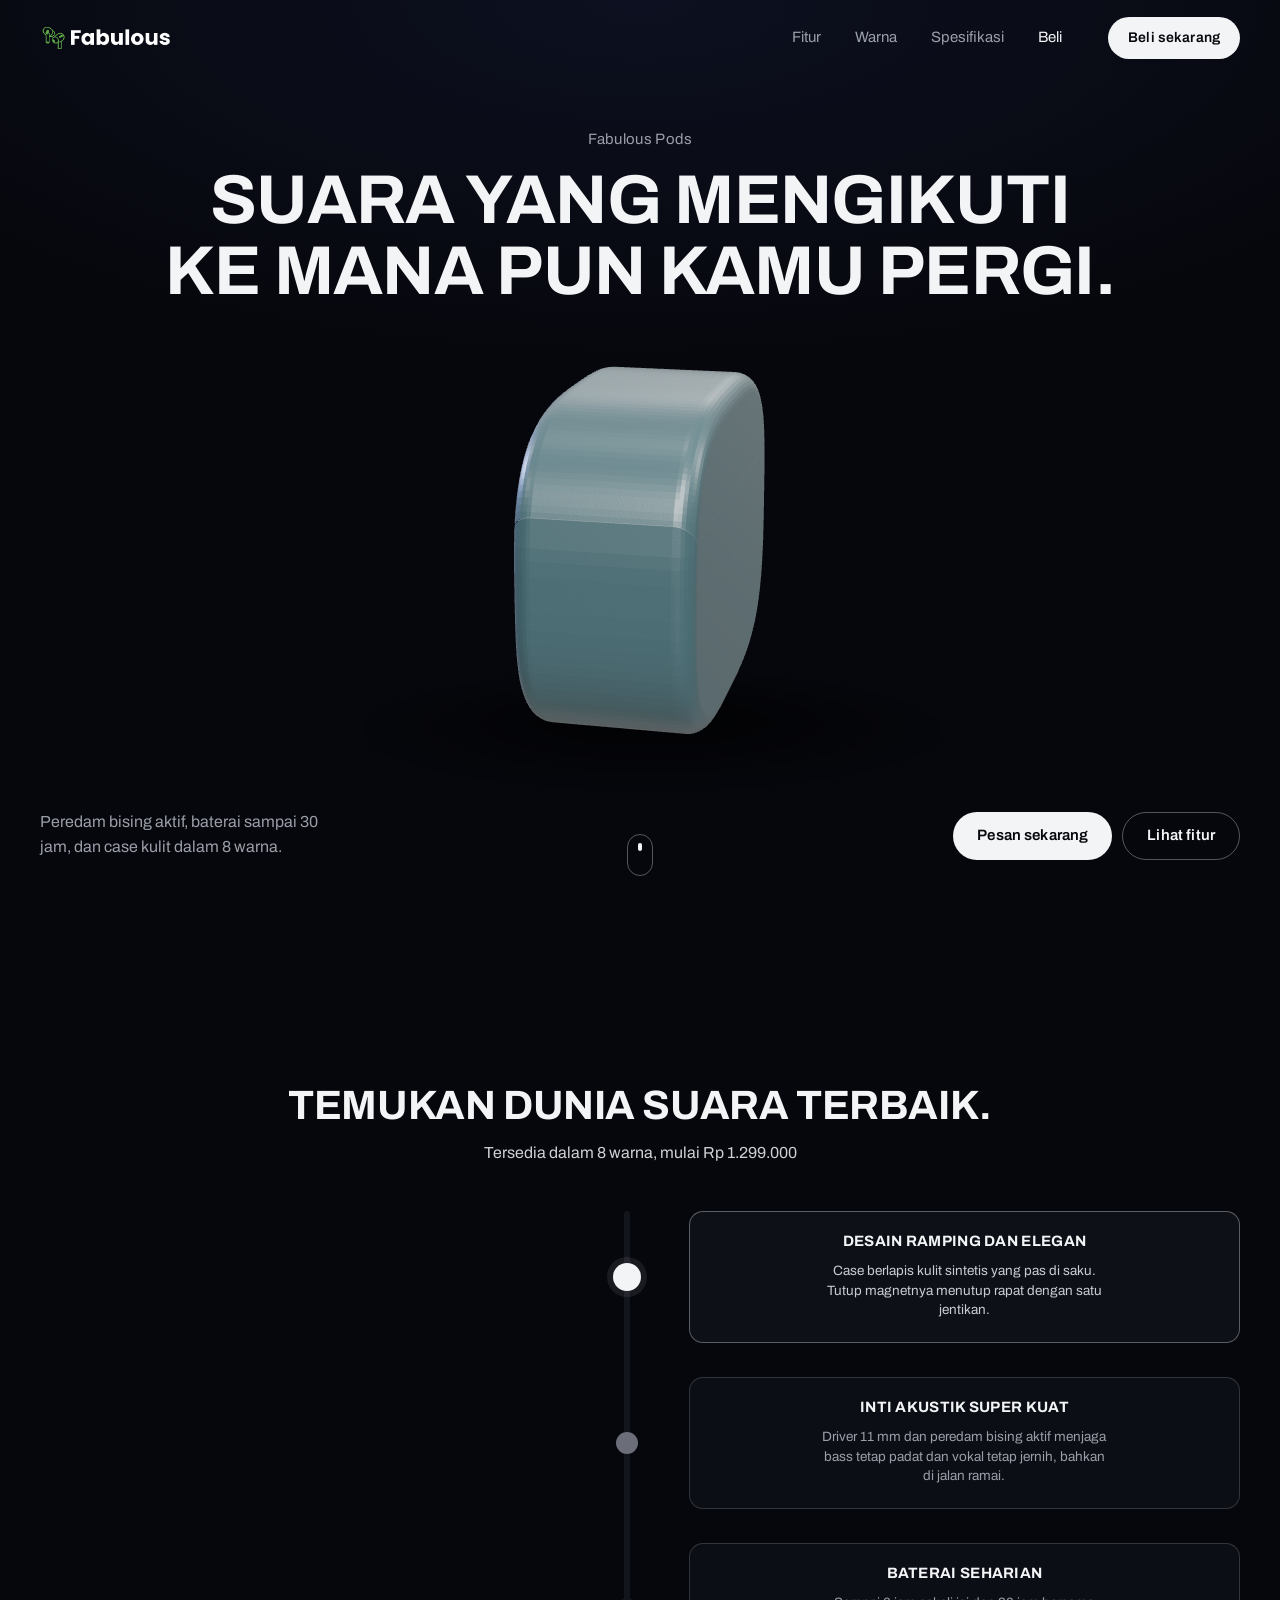
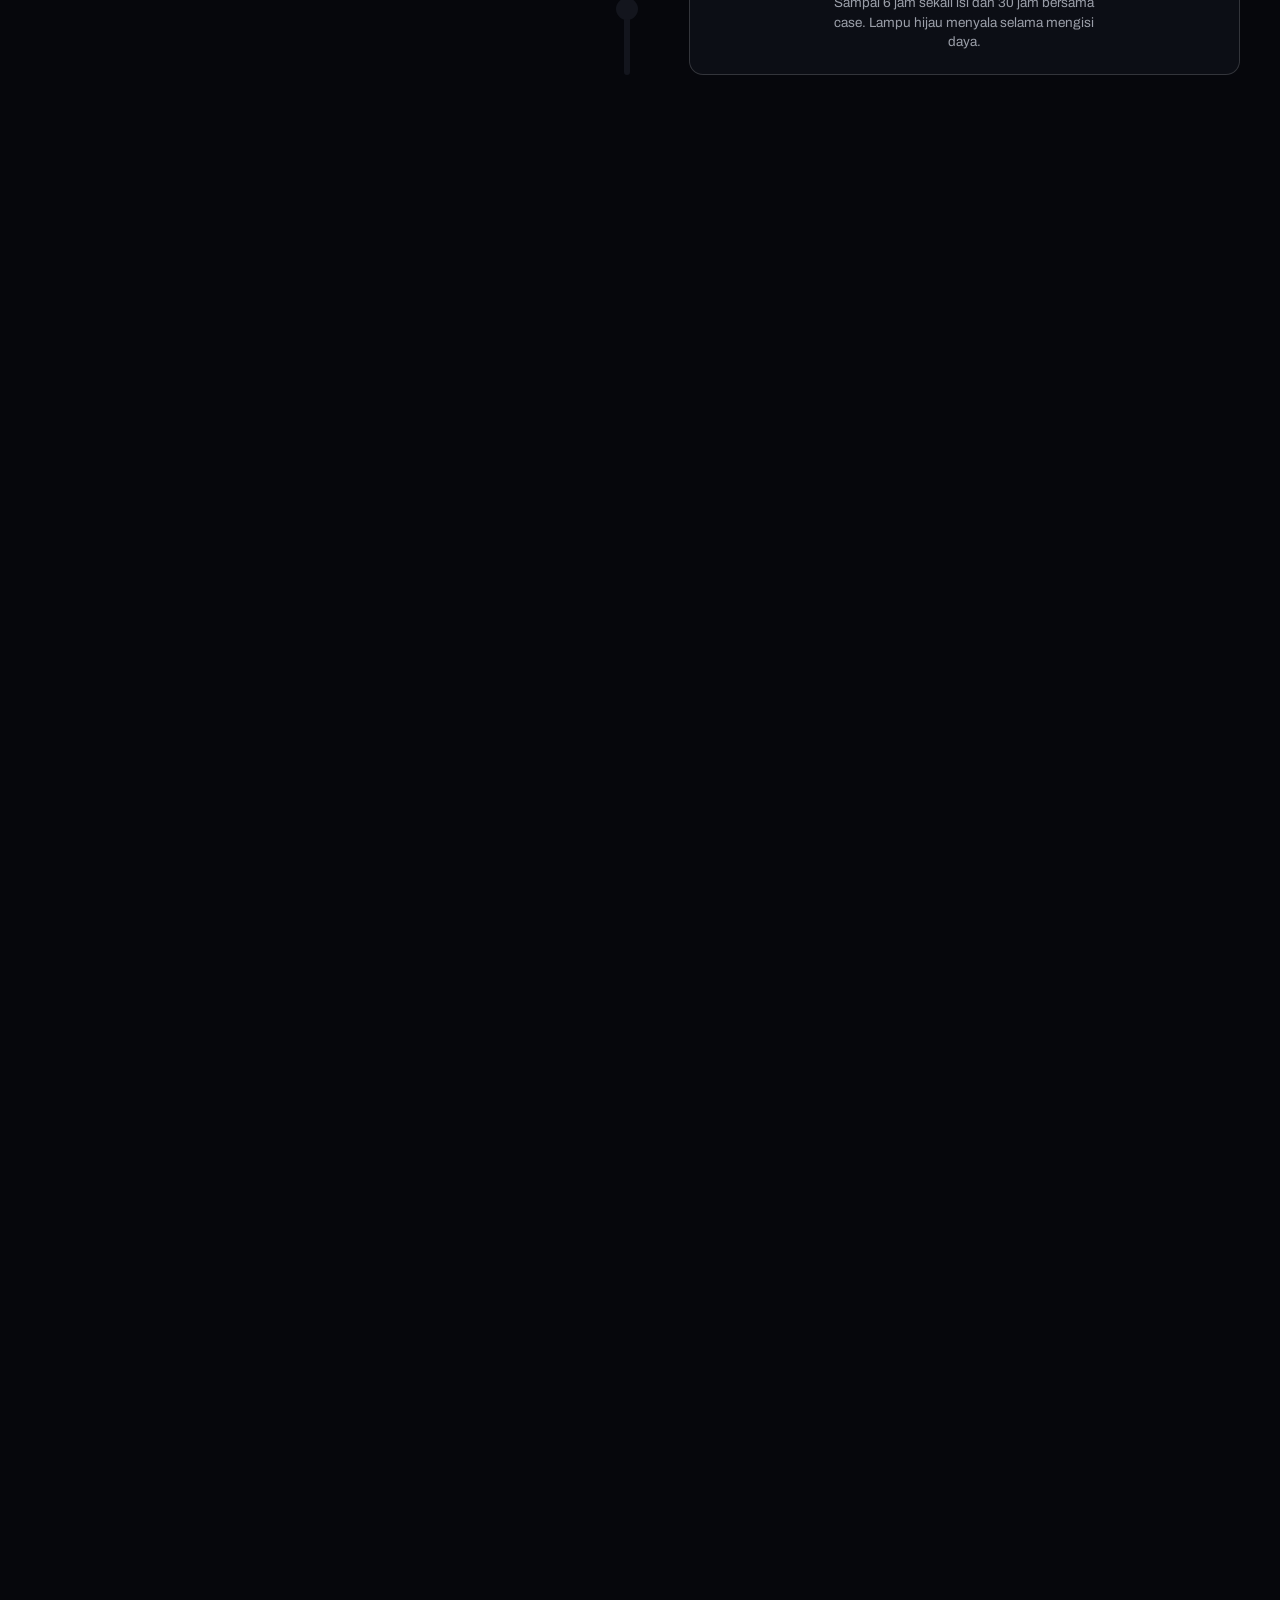
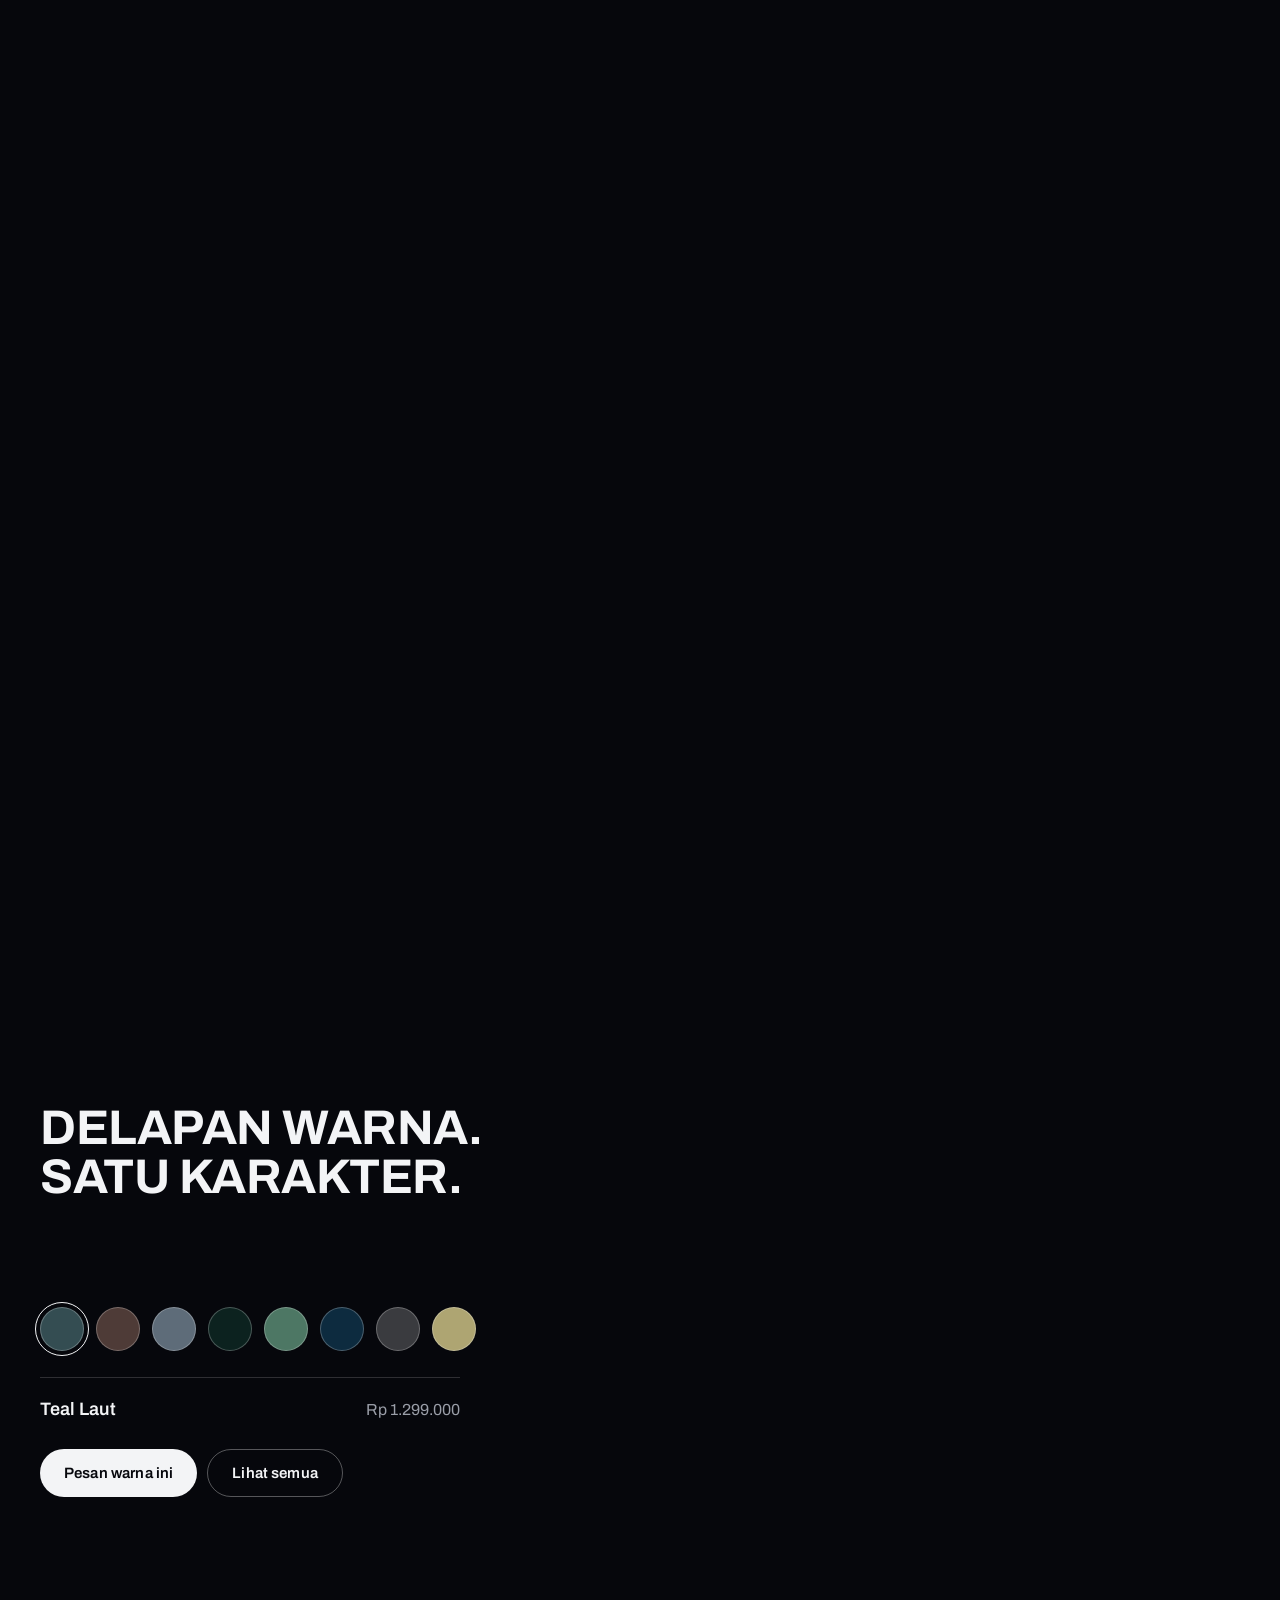
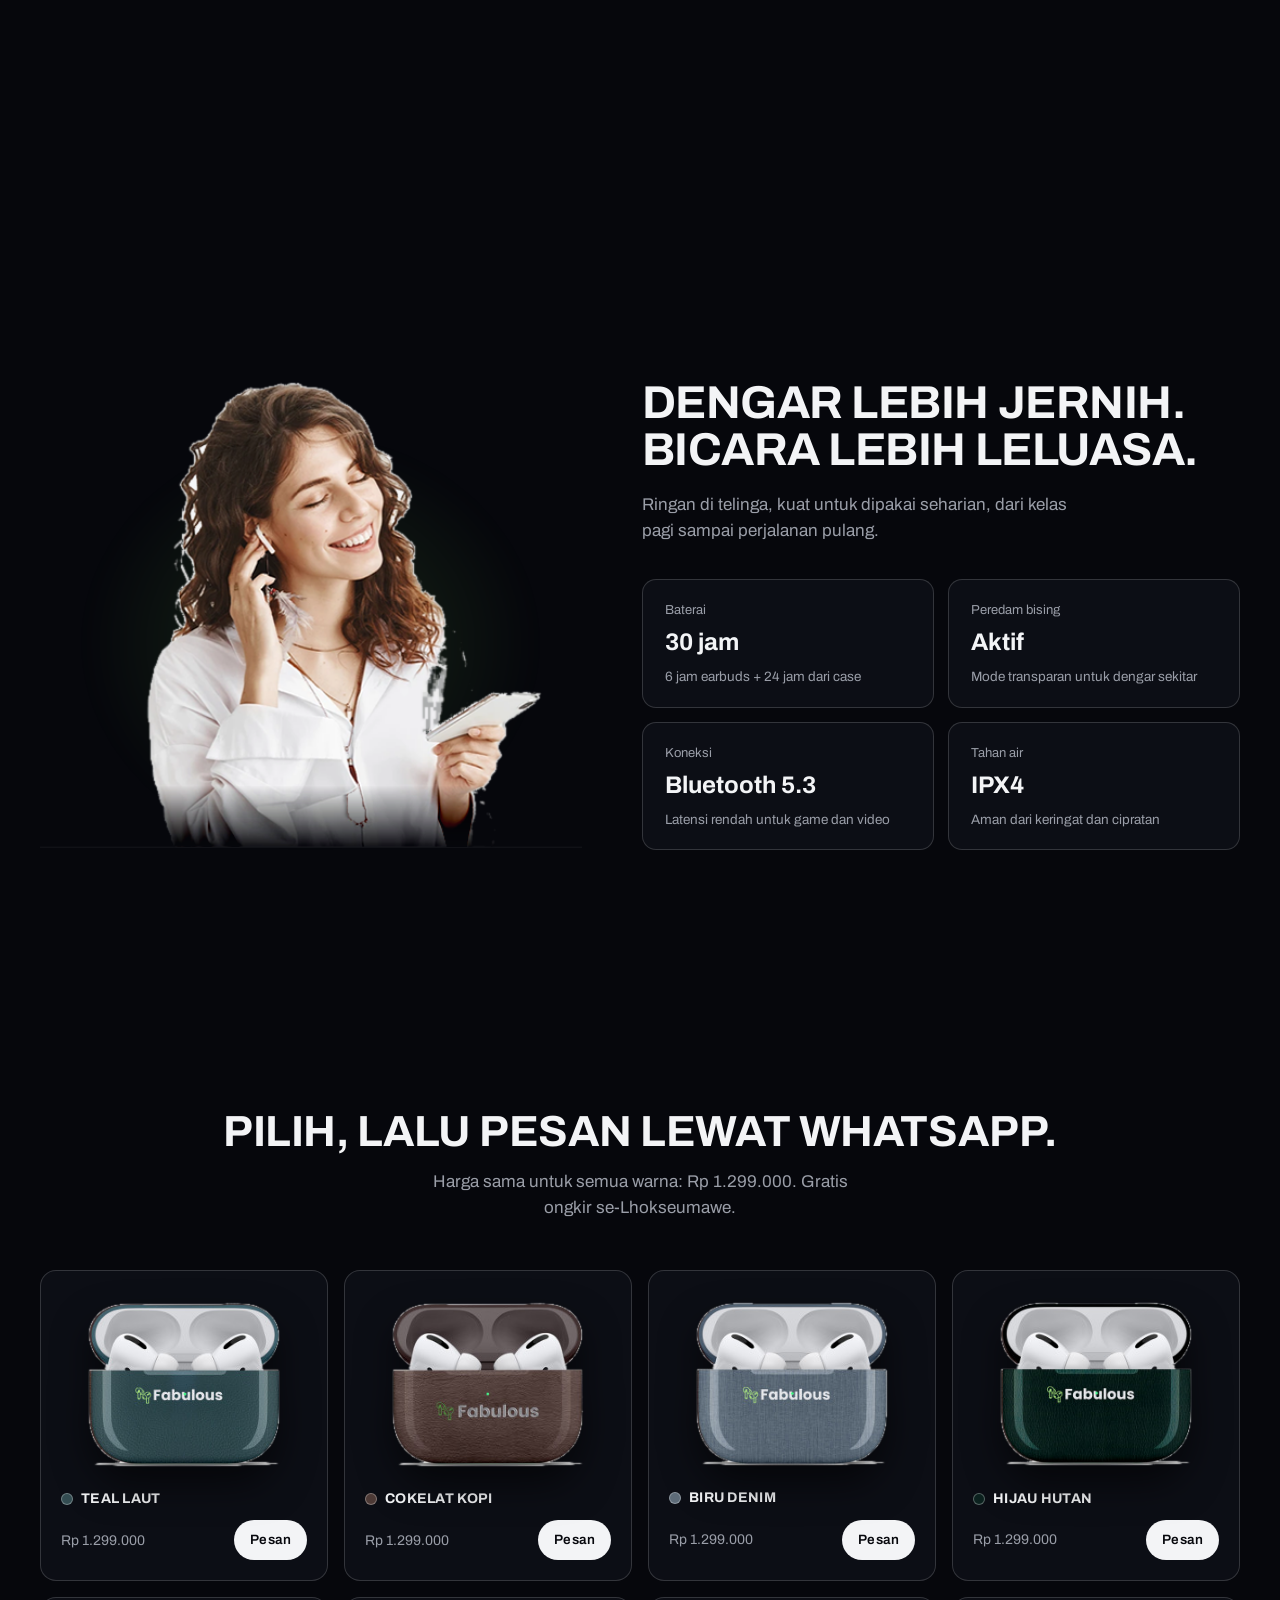
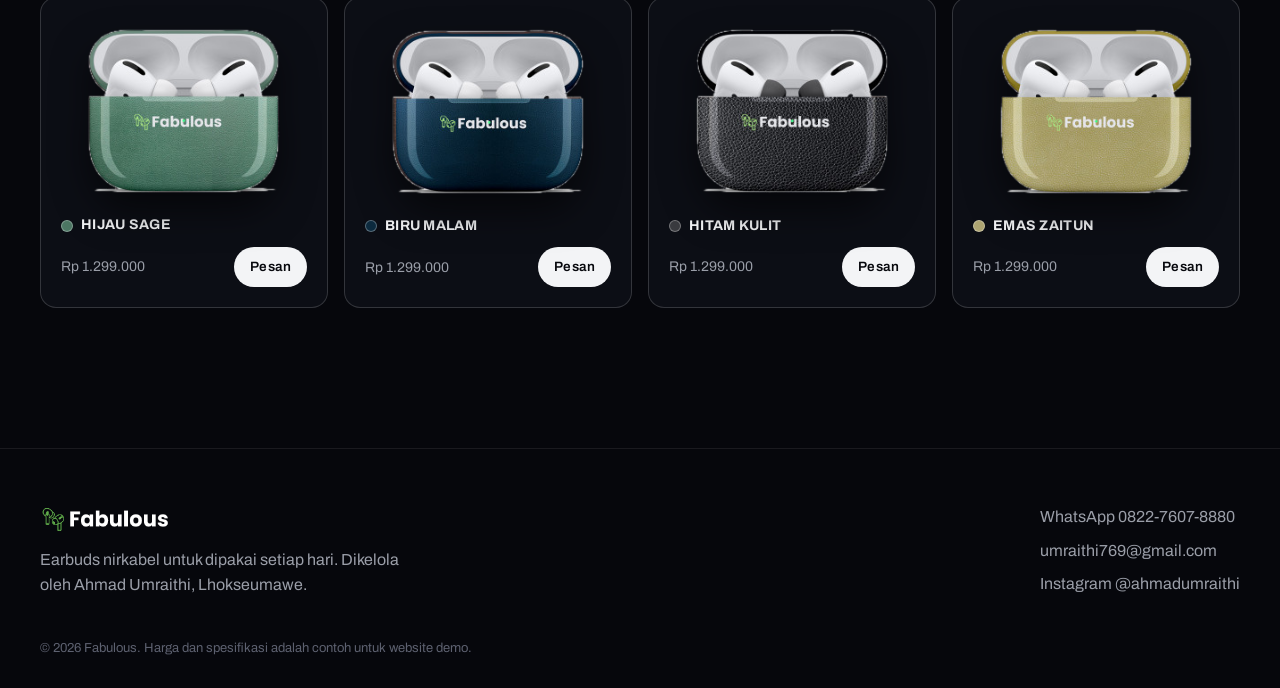
==== index.html @ efc81e14 "Fabulous Pods: landing page 3D dengan objek yang mengikuti scroll, foto produk tanpa background" ====
<!DOCTYPE html>
<html lang="id">
<head>
  <meta charset="UTF-8">
  <meta name="viewport" content="width=device-width, initial-scale=1">
  <title>Fabulous Pods · Earbuds nirkabel dengan peredam bising</title>
  <meta name="description" content="Fabulous Pods: earbuds nirkabel dengan peredam bising aktif, baterai sampai 30 jam, tersedia dalam 8 warna case. Pesan lewat WhatsApp.">
  <meta name="theme-color" content="#06070c">
  <link rel="icon" href="img/favicon.png" type="image/png">
  <link rel="preconnect" href="https://fonts.googleapis.com">
  <link rel="preconnect" href="https://fonts.gstatic.com" crossorigin>
  <link href="https://fonts.googleapis.com/css2?family=Archivo:wght@400;500;600;700;800&display=swap" rel="stylesheet">
  <link rel="stylesheet" href="css/style.css">
  <script type="importmap">{ "imports": { "three": "./vendor/three.module.js" } }</script>
  <script type="module" src="js/app.js"></script>
</head>
<body>
  <a class="skip" href="#fitur">Langsung ke fitur</a>
  <canvas class="stage" id="stage" aria-hidden="true"></canvas>

  <header class="header" id="header">
    <div class="wrap header-in">
      <a href="#top" class="logo" aria-label="Fabulous, ke atas halaman"><img src="img/logo.png" alt="Fabulous" width="150" height="33"></a>
      <nav class="nav" id="nav" aria-label="Menu utama">
        <a href="#fitur">Fitur</a>
        <a href="#warna">Warna</a>
        <a href="#spesifikasi">Spesifikasi</a>
        <a href="#beli">Beli</a>
      </nav>
      <a class="btn btn-light header-cta" href="#beli">Beli sekarang</a>
      <button type="button" class="menu-btn" id="nav-toggle" aria-expanded="false" aria-controls="nav" aria-label="Buka menu"><span></span><span></span></button>
    </div>
  </header>

  <main>
    <!-- 1. hero: objek 3D di tengah -->
    <section class="hero" id="top" data-scene="hero" aria-labelledby="hero-title">
      <div class="wrap hero-in">
        <p class="kicker reveal">Fabulous Pods</p>
        <h1 id="hero-title" class="hero-title reveal">Suara yang mengikuti<br>ke mana pun kamu pergi.</h1>
        <div class="hero-spot" id="hero-spot">
          <img class="fallback hero-fallback" src="img/case-2.png" alt="Case Fabulous Pods warna teal dengan dua earbuds di dalamnya" width="224" height="195">
        </div>
        <div class="hero-foot reveal">
          <p>Peredam bising aktif, baterai sampai 30 jam, dan case kulit dalam 8 warna.</p>
          <div class="hero-cta">
            <a class="btn btn-light" href="#beli">Pesan sekarang</a>
            <a class="btn btn-ghost" href="#fitur">Lihat fitur</a>
          </div>
        </div>
      </div>
      <a class="scroll-cue" href="#fitur" aria-label="Gulir ke fitur"><span></span></a>
    </section>

    <!-- 2. fitur: objek di kiri, garis progres di tengah, kartu di kanan (seperti referensi) -->
    <section class="story" id="fitur" data-scene="story" aria-labelledby="story-title">
      <div class="story-sticky">
        <div class="wrap story-in">
          <header class="story-head">
            <h2 id="story-title">Temukan dunia suara terbaik.</h2>
            <p>Tersedia dalam 8 warna, mulai <span data-price></span></p>
          </header>
          <div class="story-grid">
            <div class="story-object" id="story-spot">
              <img class="fallback" id="story-fallback" src="img/case-2.png" alt="" width="224" height="195">
            </div>
            <div class="track" id="track" aria-hidden="true">
              <span class="track-fill" id="track-fill"></span>
              <span class="node" data-node="0"></span>
              <span class="node" data-node="1"></span>
              <span class="node" data-node="2"></span>
            </div>
            <ol class="cards" id="cards">
              <li class="card" data-step="0">
                <h3>Desain ramping dan elegan</h3>
                <p>Case berlapis kulit sintetis yang pas di saku. Tutup magnetnya menutup rapat dengan satu jentikan.</p>
              </li>
              <li class="card" data-step="1">
                <h3>Inti akustik super kuat</h3>
                <p>Driver 11 mm dan peredam bising aktif menjaga bass tetap padat dan vokal tetap jernih, bahkan di jalan ramai.</p>
              </li>
              <li class="card" data-step="2">
                <h3>Baterai seharian</h3>
                <p>Sampai 6 jam sekali isi dan 30 jam bersama case. Lampu hijau menyala selama mengisi daya.</p>
              </li>
            </ol>
          </div>
        </div>
      </div>
    </section>

    <!-- 3. warna: objek pindah ke kanan dan berganti warna -->
    <section class="colors" id="warna" data-scene="colors" aria-labelledby="colors-title">
      <div class="wrap colors-in">
        <div class="colors-copy">
          <h2 id="colors-title" class="reveal">Delapan warna.<br>Satu karakter.</h2>
          <p class="lead reveal">Pilih warna case-nya. Earbuds-nya tetap putih bersih di semua pilihan.</p>
          <div class="swatches reveal" id="swatches" role="radiogroup" aria-label="Warna case"></div>
          <div class="pick reveal">
            <p class="pick-name" id="pick-name" aria-live="polite"></p>
            <p class="pick-price"><span data-price></span></p>
          </div>
          <div class="pick-cta reveal">
            <a class="btn btn-light" id="order-color" href="#" target="_blank" rel="noopener">Pesan warna ini</a>
            <a class="btn btn-ghost" href="#beli">Lihat semua</a>
          </div>
        </div>
        <div class="colors-object" id="colors-spot">
          <img class="fallback" id="color-fallback" src="img/case-2.png" alt="" width="224" height="195">
        </div>
      </div>
    </section>

    <!-- 4. spesifikasi -->
    <section class="specs" id="spesifikasi" data-scene="specs" aria-labelledby="specs-title">
      <div class="wrap specs-in">
        <figure class="specs-photo reveal">
          <img src="img/model.png" alt="Perempuan tersenyum memakai earbuds sambil memegang ponsel" width="500" height="430" loading="lazy">
        </figure>
        <div class="specs-copy">
          <h2 id="specs-title" class="reveal">Dengar lebih jernih.<br>Bicara lebih leluasa.</h2>
          <p class="lead reveal">Ringan di telinga, kuat untuk dipakai seharian, dari kelas pagi sampai perjalanan pulang.</p>
          <dl class="spec-grid reveal">
            <div><dt>Baterai</dt><dd>30 jam</dd><p>6 jam earbuds + 24 jam dari case</p></div>
            <div><dt>Peredam bising</dt><dd>Aktif</dd><p>Mode transparan untuk dengar sekitar</p></div>
            <div><dt>Koneksi</dt><dd>Bluetooth 5.3</dd><p>Latensi rendah untuk game dan video</p></div>
            <div><dt>Tahan air</dt><dd>IPX4</dd><p>Aman dari keringat dan cipratan</p></div>
          </dl>
        </div>
      </div>
    </section>

    <!-- 5. beli: semua warna, foto asli tanpa background -->
    <section class="shop" id="beli" data-scene="shop" aria-labelledby="shop-title">
      <div class="wrap">
        <header class="shop-head">
          <h2 id="shop-title" class="reveal">Pilih, lalu pesan lewat WhatsApp.</h2>
          <p class="lead reveal">Harga sama untuk semua warna: <span data-price></span>. Gratis ongkir se-Lhokseumawe.</p>
        </header>
        <ul class="shop-grid" id="shop-grid"></ul>
      </div>
    </section>
  </main>

  <footer class="footer">
    <div class="wrap footer-in">
      <div>
        <img src="img/logo.png" alt="Fabulous" width="130" height="29">
        <p>Earbuds nirkabel untuk dipakai setiap hari. Dikelola oleh Ahmad Umraithi, Lhokseumawe.</p>
      </div>
      <ul class="footer-contact">
        <li><a id="f-wa" target="_blank" rel="noopener">WhatsApp 0822-7607-8880</a></li>
        <li><a href="mailto:umraithi769@gmail.com">umraithi769@gmail.com</a></li>
        <li><a href="https://www.instagram.com/ahmadumraithi" target="_blank" rel="noopener">Instagram @ahmadumraithi</a></li>
      </ul>
    </div>
    <p class="wrap footer-note">© <span id="year">2026</span> Fabulous. Harga dan spesifikasi adalah contoh untuk website demo.</p>
  </footer>
</body>
</html>
---- css/style.css ----
/* Fabulous: latar biru-hitam pekat, kartu bergaris tipis, judul huruf kapital seperti referensi. */
:root {
  --bg: #06070c;
  --bg-2: #0b0d14;
  --card: #0c0e15;
  --line: rgba(255, 255, 255, .16);
  --line-2: rgba(255, 255, 255, .32);
  --text: #f3f4f6;
  --mute: #9a9ea8;
  --dim: #5d6170;
  --green: #7bd44f;
  --ease: cubic-bezier(.22, 1, .36, 1);
  --wrap: 1200px;
  --font: 'Archivo', system-ui, -apple-system, 'Segoe UI', sans-serif;
}
*, *::before, *::after { box-sizing: border-box; }
* { margin: 0; }
html { scroll-behavior: smooth; scroll-padding-top: 76px; -webkit-text-size-adjust: 100%; }
body { font: 400 16px/1.55 var(--font); color: var(--text); background: radial-gradient(120% 70% at 50% 0%, #0d1020 0%, var(--bg) 60%) fixed, var(--bg); -webkit-font-smoothing: antialiased; overflow-x: hidden; }
img { display: block; max-width: 100%; height: auto; }
a { color: inherit; text-decoration: none; }
button { font: inherit; color: inherit; background: none; border: 0; padding: 0; cursor: pointer; }
ul, ol { list-style: none; padding: 0; }
[hidden] { display: none !important; }
:focus-visible { outline: 2px solid var(--text); outline-offset: 4px; border-radius: 6px; }
.wrap { width: min(var(--wrap), 100% - 48px); margin-inline: auto; }
.skip { position: absolute; left: 16px; top: -60px; z-index: 100; background: #fff; color: #000; padding: 10px 14px; border-radius: 8px; }
.skip:focus { top: 12px; }
h1, h2, h3 { font-weight: 700; letter-spacing: -.01em; text-transform: uppercase; line-height: 1.02; }
.lead { color: var(--mute); font-size: 17px; max-width: 46ch; }

/* objek 3D: satu kanvas tetap di belakang semua bagian */
.stage { position: fixed; inset: 0; width: 100vw; height: 100vh; z-index: 0; pointer-events: none; transition: opacity .2s linear; }
main, .footer { position: relative; z-index: 1; }
.fallback { display: none; }
.no-3d .fallback { display: block; }
.no-3d .stage { display: none; }

/* buttons */
.btn { display: inline-flex; align-items: center; justify-content: center; min-height: 48px; padding: 0 24px; border-radius: 999px; font-weight: 600; font-size: 15px; letter-spacing: .01em; transition: background-color .2s, color .2s, border-color .2s, transform .2s var(--ease); white-space: nowrap; }
.btn:active { transform: scale(.97); }
.btn-light { background: var(--text); color: #07080d; }
.btn-light:hover { background: #fff; }
.btn-ghost { border: 1px solid var(--line-2); }
.btn-ghost:hover { border-color: var(--text); }

/* header */
.header { position: fixed; z-index: 20; inset: 0 0 auto; transition: background-color .3s, backdrop-filter .3s; }
.header.scrolled { background: rgba(6, 7, 12, .72); backdrop-filter: blur(14px); -webkit-backdrop-filter: blur(14px); border-bottom: 1px solid rgba(255, 255, 255, .06); }
.header-in { display: flex; align-items: center; gap: 32px; height: 76px; }
.logo img { width: 132px; height: auto; }
.nav { display: flex; gap: 6px; margin-left: auto; }
.nav a { padding: 8px 14px; color: var(--mute); font-size: 15px; border-radius: 999px; transition: color .2s; }
.nav a:hover, .nav a[aria-current="true"] { color: var(--text); }
.header-cta { min-height: 42px; padding: 0 20px; font-size: 14px; }
.menu-btn { display: none; width: 44px; height: 44px; margin-left: auto; position: relative; }
.menu-btn span { position: absolute; left: 11px; right: 11px; height: 2px; background: var(--text); border-radius: 2px; transition: transform .3s var(--ease); }
.menu-btn span:first-child { top: 17px; }
.menu-btn span:last-child { top: 25px; }
.menu-btn[aria-expanded="true"] span:first-child { transform: translateY(4px) rotate(45deg); }
.menu-btn[aria-expanded="true"] span:last-child { transform: translateY(-4px) rotate(-45deg); }

/* 1. hero */
.hero { position: relative; min-height: 100svh; display: flex; }
.hero-in { display: flex; flex-direction: column; align-items: center; text-align: center; padding: 128px 0 40px; min-height: 100svh; }
.kicker { color: var(--mute); font-size: 15px; letter-spacing: .02em; }
.hero-title { font-size: clamp(2.4rem, 5.4vw, 4.6rem); margin-top: 14px; }
.hero-spot { flex: 1; width: 100%; min-height: 280px; display: grid; place-items: center; }
.hero-fallback { width: min(60vw, 420px); }
.hero-foot { margin-top: auto; width: 100%; display: flex; justify-content: space-between; align-items: flex-end; gap: 24px; text-align: left; }
.hero-foot p { color: var(--mute); max-width: 34ch; }
.hero-cta { display: flex; gap: 10px; flex-wrap: wrap; }
.scroll-cue { position: absolute; left: 50%; bottom: 24px; width: 26px; height: 42px; margin-left: -13px; border: 1.5px solid var(--line-2); border-radius: 999px; }
.scroll-cue span { position: absolute; left: 50%; top: 8px; width: 4px; height: 8px; margin-left: -2px; border-radius: 4px; background: var(--text); animation: cue 1.8s var(--ease) infinite; }
@keyframes cue { 60% { transform: translateY(12px); opacity: 0; } 61% { transform: none; opacity: 0; } }

/* 2. fitur: sticky, digerakkan oleh scroll */
.story { position: relative; height: 340vh; }
.story-sticky { position: sticky; top: 0; height: 100svh; display: flex; align-items: center; overflow: hidden; }
.story-in { display: grid; gap: clamp(28px, 5vh, 56px); padding-top: 60px; }
.story-head { text-align: center; }
.story-head h2 { font-size: clamp(1.8rem, 3.2vw, 2.7rem); }
.story-head p { color: var(--text); margin-top: 14px; font-size: 16px; opacity: .85; }
.story-grid { display: grid; grid-template-columns: minmax(0, 1fr) 56px minmax(0, 1.05fr); gap: 0 34px; align-items: stretch; }
.story-object { display: grid; place-items: center; min-height: 300px; }
.story-object .fallback { width: min(100%, 380px); }
.track { position: relative; justify-self: center; width: 12px; }
.track::before { content: ''; position: absolute; left: 50%; top: 0; bottom: 0; width: 6px; margin-left: -3px; border-radius: 6px; background: #13151d; }
.track-fill { position: absolute; left: 50%; top: 0; width: 6px; margin-left: -3px; height: 100%; border-radius: 6px; background: var(--text); transform-origin: top; transform: scaleY(0); }
.node { position: absolute; left: 50%; width: 22px; height: 22px; margin: -11px 0 0 -11px; border-radius: 50%; background: #13151d; transition: background-color .35s, width .35s var(--ease), height .35s var(--ease), margin .35s var(--ease); }
.node[data-node="0"] { top: 16.66%; }
.node[data-node="1"] { top: 50%; }
.node[data-node="2"] { top: 83.33%; }
.node.next { background: #6b6e78; }
.node.done, .node.active { background: var(--text); }
.node.active { width: 28px; height: 28px; margin: -14px 0 0 -14px; box-shadow: 0 0 0 6px rgba(255, 255, 255, .08); }
.cards { display: grid; gap: 34px; }
.card { min-height: 124px; display: grid; align-content: center; justify-items: center; gap: 12px; text-align: center; padding: 22px 30px; border-radius: 14px; border: 1px solid var(--line); background: var(--card); opacity: .4; transition: opacity .45s var(--ease), border-color .45s, background-color .45s, transform .45s var(--ease); }
.card h3 { font-size: 15px; letter-spacing: .02em; }
.card p { color: var(--mute); font-size: 13.5px; max-width: 36ch; line-height: 1.45; }
.card.active { opacity: 1; border-color: var(--line-2); background: #0d1017; }
.card.done { opacity: .62; }
.card.active p { color: #c9ccd3; }

/* 3. warna */
.colors { min-height: 120vh; display: flex; align-items: center; padding: 120px 0; }
.colors-in { display: grid; grid-template-columns: minmax(0, 1fr) minmax(0, 1fr); gap: 40px; align-items: center; }
.colors h2 { font-size: clamp(2rem, 3.8vw, 3.2rem); }
.colors .lead { margin-top: 18px; }
.swatches { display: flex; flex-wrap: wrap; gap: 12px; margin-top: 34px; }
.swatch { width: 44px; height: 44px; border-radius: 50%; background: var(--c); border: 1px solid rgba(255, 255, 255, .25); position: relative; transition: transform .25s var(--ease); }
.swatch::after { content: ''; position: absolute; inset: -6px; border-radius: 50%; border: 1.5px solid transparent; transition: border-color .25s; }
.swatch:hover { transform: scale(1.08); }
.swatch[aria-checked="true"]::after { border-color: var(--text); }
.pick { display: flex; align-items: baseline; justify-content: space-between; gap: 16px; max-width: 420px; margin-top: 26px; padding-top: 18px; border-top: 1px solid var(--line); }
.pick-name { font-weight: 600; font-size: 18px; }
.pick-price { color: var(--mute); }
.pick-cta { display: flex; gap: 10px; flex-wrap: wrap; margin-top: 26px; }
.colors-object { min-height: 420px; display: grid; place-items: center; }
.colors-object .fallback { width: min(100%, 420px); }

/* 4. spesifikasi */
.specs { padding: 140px 0; }
.specs-in { display: grid; grid-template-columns: minmax(0, .95fr) minmax(0, 1.05fr); gap: 60px; align-items: center; }
.specs-photo { position: relative; }
.specs-photo::before { content: ''; position: absolute; inset: 12% 8% 0; border-radius: 50%; background: radial-gradient(closest-side, rgba(123, 212, 79, .16), transparent); filter: blur(10px); }
.specs-photo img { position: relative; width: 100%; }
.specs h2 { font-size: clamp(2rem, 3.6vw, 3rem); }
.specs .lead { margin-top: 18px; }
.spec-grid { display: grid; grid-template-columns: 1fr 1fr; gap: 14px; margin-top: 34px; }
.spec-grid div { padding: 20px 22px; border-radius: 14px; border: 1px solid var(--line); background: var(--card); }
.spec-grid dt { color: var(--mute); font-size: 13px; }
.spec-grid dd { margin: 4px 0 6px; font-size: 24px; font-weight: 700; }
.spec-grid p { color: var(--mute); font-size: 13.5px; line-height: 1.45; }

/* 5. beli */
.shop { padding: 120px 0 140px; }
.shop-head { text-align: center; display: grid; justify-items: center; }
.shop h2 { font-size: clamp(1.9rem, 3.4vw, 2.8rem); }
.shop .lead { margin-top: 14px; }
.shop-grid { display: grid; grid-template-columns: repeat(4, minmax(0, 1fr)); gap: 16px; margin-top: 48px; }
.item { display: grid; gap: 14px; padding: 22px 20px 20px; border-radius: 16px; border: 1px solid var(--line); background: var(--card); transition: border-color .3s, transform .3s var(--ease); }
.item:hover { border-color: var(--line-2); transform: translateY(-3px); }
.item img { width: 82%; margin: 4px auto 6px; filter: drop-shadow(0 18px 18px rgba(0, 0, 0, .55)); transition: transform .5s var(--ease); }
.item:hover img { transform: translateY(-4px) rotate(-2deg); }
.item h3 { font-size: 14px; letter-spacing: .02em; display: flex; align-items: center; gap: 8px; }
.item h3 i { width: 12px; height: 12px; border-radius: 50%; background: var(--c); border: 1px solid rgba(255, 255, 255, .3); }
.item-row { display: flex; justify-content: space-between; align-items: center; gap: 8px; }
.item-row span { color: var(--mute); font-size: 14px; }
.item .btn { min-height: 40px; padding: 0 16px; font-size: 13.5px; }

/* footer */
.footer { border-top: 1px solid rgba(255, 255, 255, .08); padding: 56px 0 30px; background: var(--bg); }
.footer-in { display: flex; justify-content: space-between; gap: 40px; flex-wrap: wrap; }
.footer-in p { color: var(--mute); margin-top: 14px; max-width: 40ch; }
.footer-contact { display: grid; gap: 8px; color: var(--mute); }
.footer-contact a:hover { color: var(--text); }
.footer-note { color: var(--dim); font-size: 13px; margin-top: 40px; }

/* muncul saat masuk layar: satu gerakan sederhana */
.reveal { opacity: 0; transform: translateY(18px); transition: opacity .8s var(--ease), transform .8s var(--ease); }
.reveal.in { opacity: 1; transform: none; }

/* responsive */
@media (max-width: 960px) {
  .nav { position: fixed; inset: 76px 12px auto; flex-direction: column; padding: 10px; border-radius: 18px; background: #0d0f16; border: 1px solid var(--line); opacity: 0; visibility: hidden; transform: translateY(-6px); transition: opacity .2s, transform .3s var(--ease), visibility .2s; }
  .nav.open { opacity: 1; visibility: visible; transform: none; }
  .nav a { padding: 14px; font-size: 17px; color: var(--text); }
  .header-cta { display: none; }
  .menu-btn { display: block; }
  .hero-foot { flex-direction: column; align-items: center; text-align: center; }
  .scroll-cue { display: none; }
  .story { height: 360vh; }
  .story-in { padding-top: 70px; gap: 16px; }
  .story-grid { grid-template-columns: 36px minmax(0, 1fr); grid-template-rows: 34svh auto; gap: 14px 16px; }
  .story-object { grid-column: 1 / -1; min-height: 0; }
  .track { grid-row: 2; }
  .cards { gap: 12px; }
  .card { min-height: 0; padding: 14px 18px; justify-items: start; text-align: left; gap: 6px; }
  .card:not(.active) p { display: none; }
  .colors { min-height: 0; padding: 90px 0 40px; }
  .colors-in { grid-template-columns: 1fr; }
  .colors-object { order: -1; min-height: 52vw; }
  .specs { padding: 90px 0; }
  .specs-in { grid-template-columns: 1fr; gap: 30px; }
  .shop-grid { grid-template-columns: repeat(2, minmax(0, 1fr)); }
}
@media (max-width: 560px) {
  .wrap { width: min(var(--wrap), 100% - 32px); }
  .hero-title { font-size: 2.3rem; }
  .spec-grid { grid-template-columns: 1fr 1fr; gap: 10px; }
  .spec-grid div { padding: 16px; }
  .spec-grid dd { font-size: 20px; }
  .item { padding: 16px 14px; }
  .item-row { flex-direction: column; align-items: stretch; }
}
@media (prefers-reduced-motion: reduce) {
  html { scroll-behavior: auto; }
  .reveal { opacity: 1; transform: none; transition: none; }
  .scroll-cue span { animation: none; }
  *, *::before, *::after { transition-duration: .01ms !important; }
}
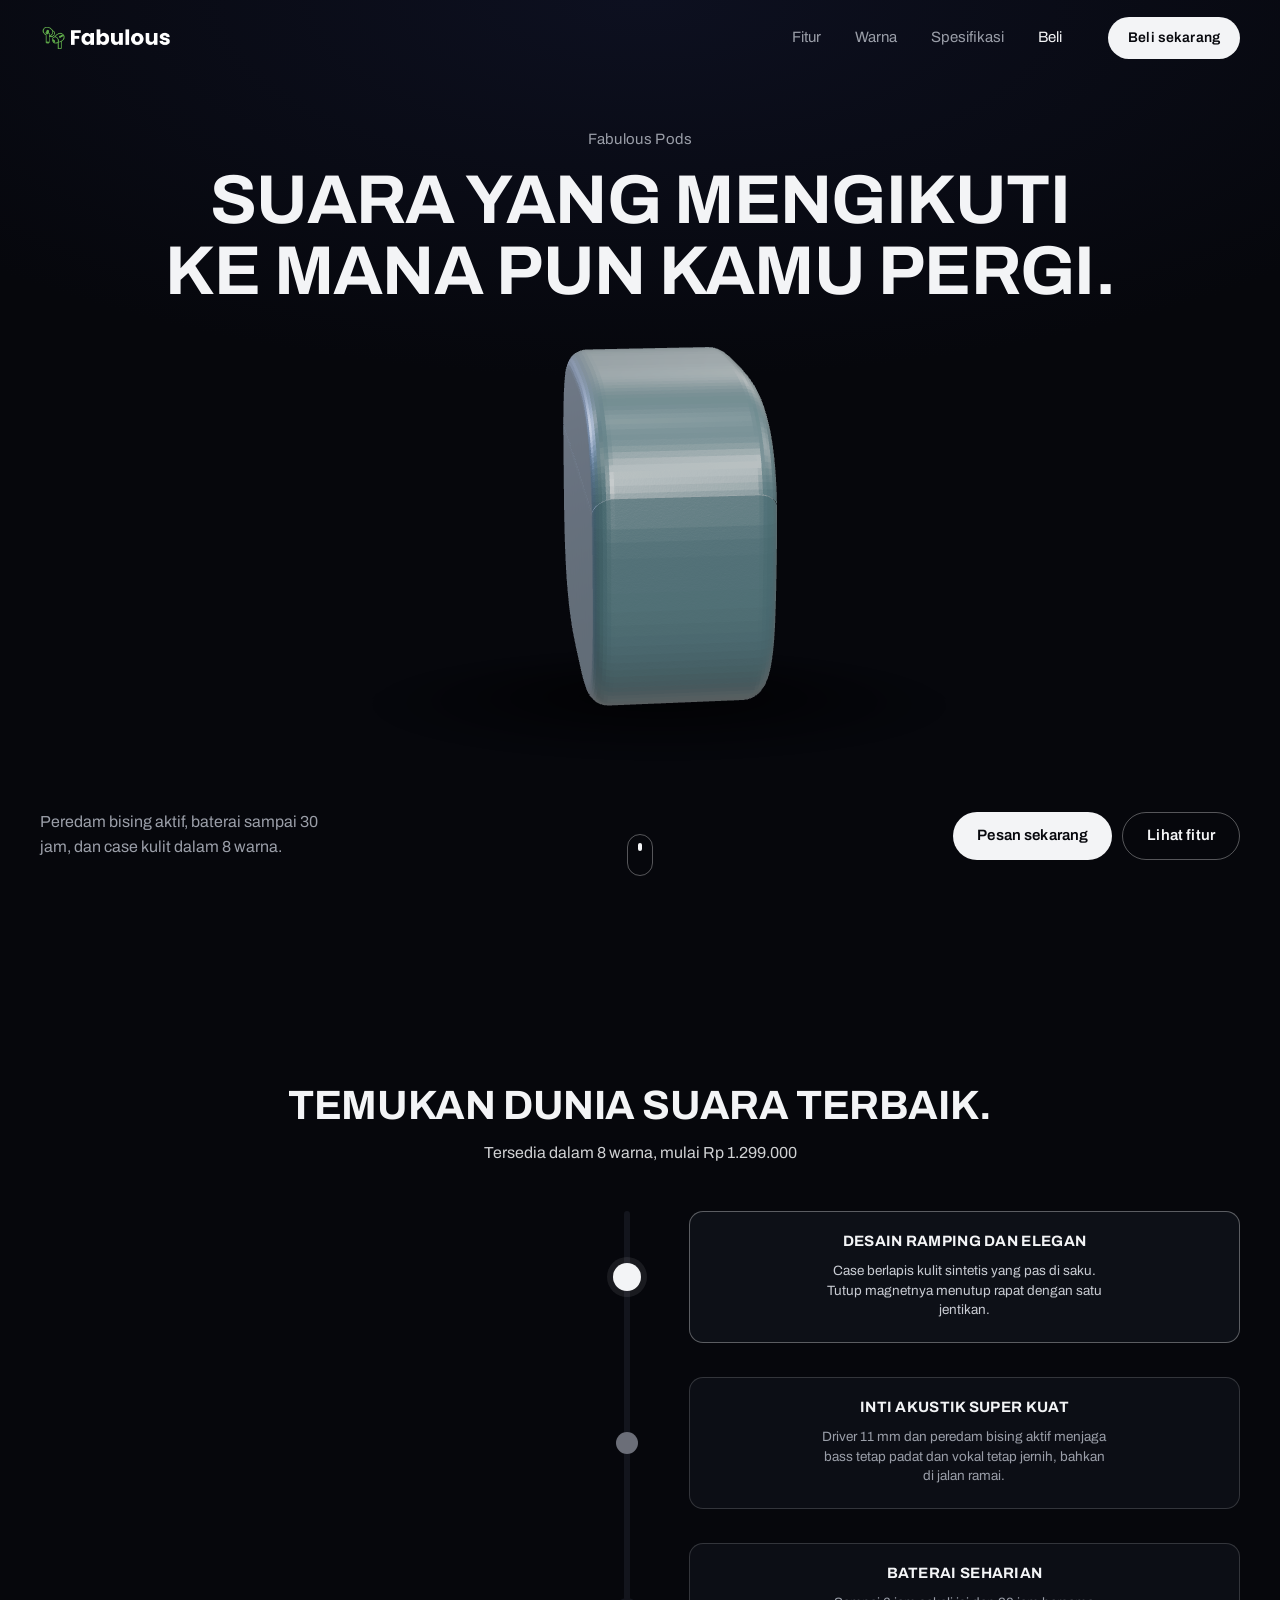
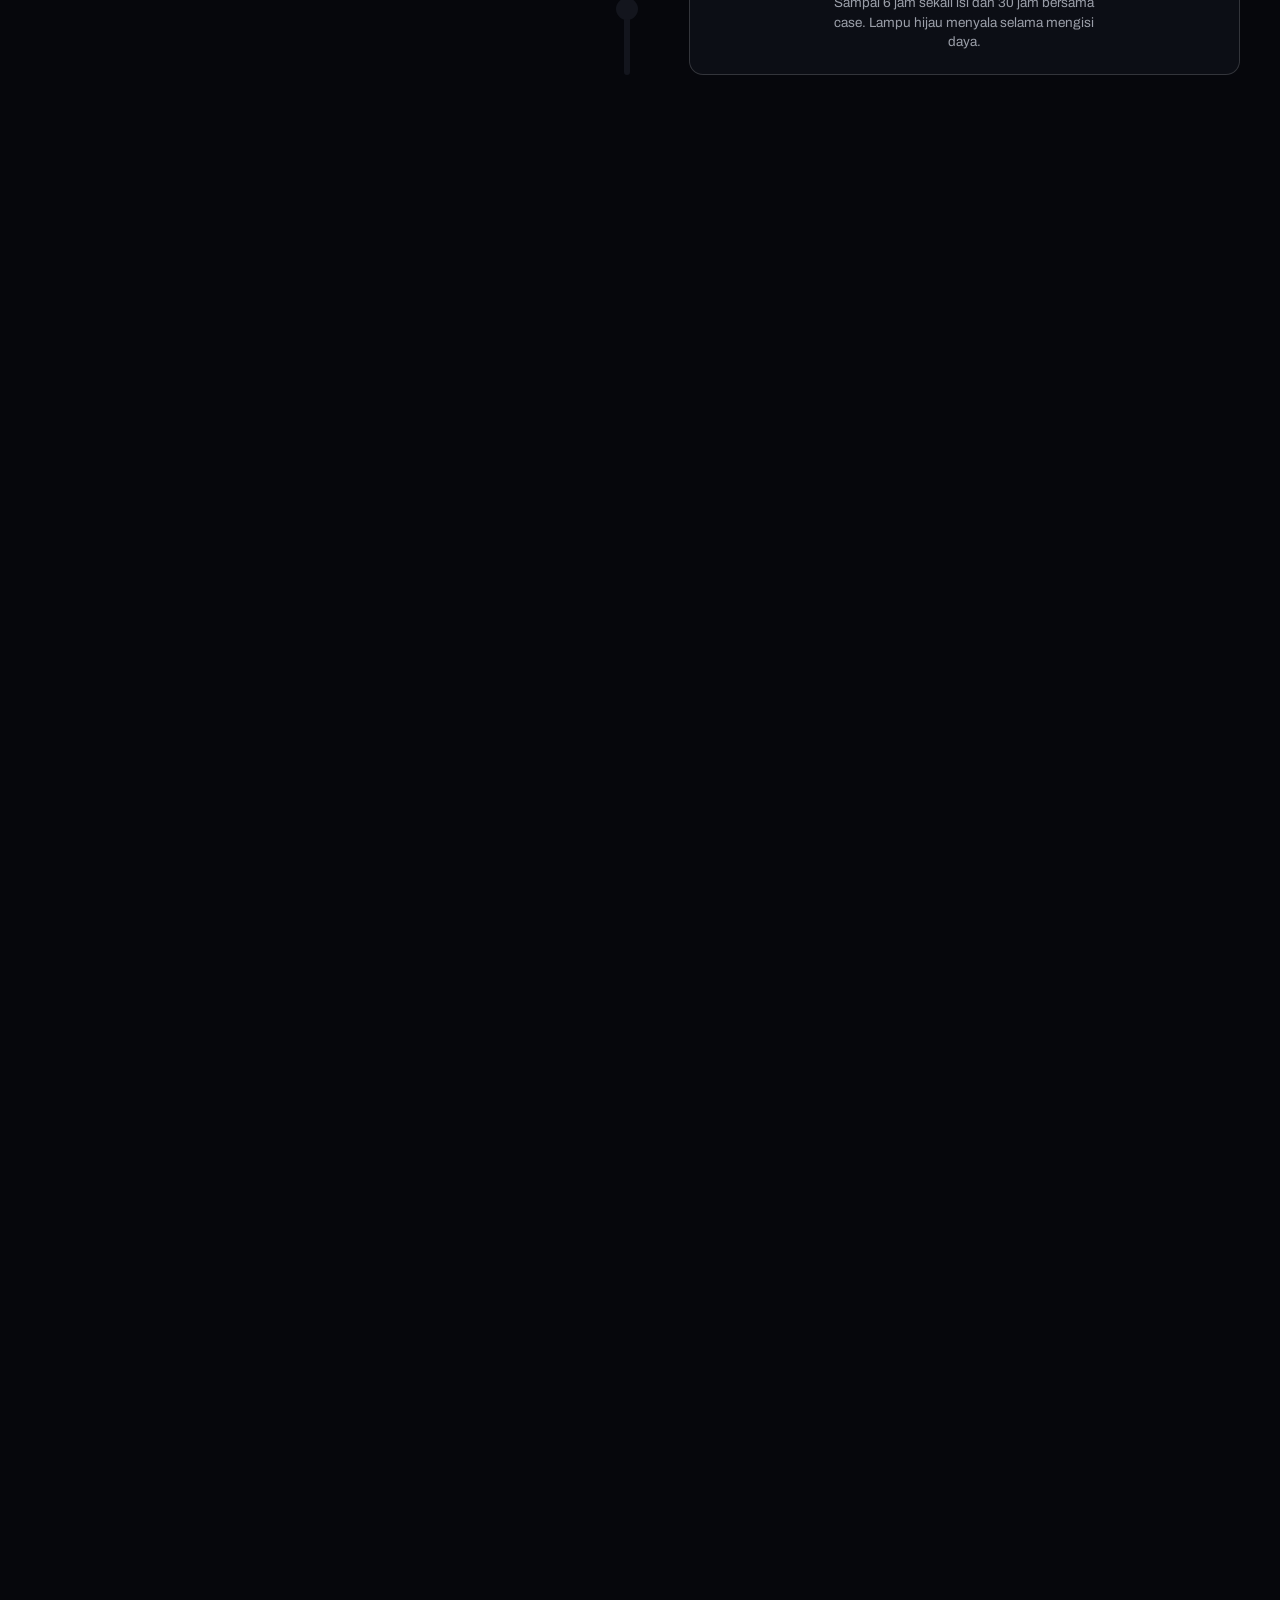
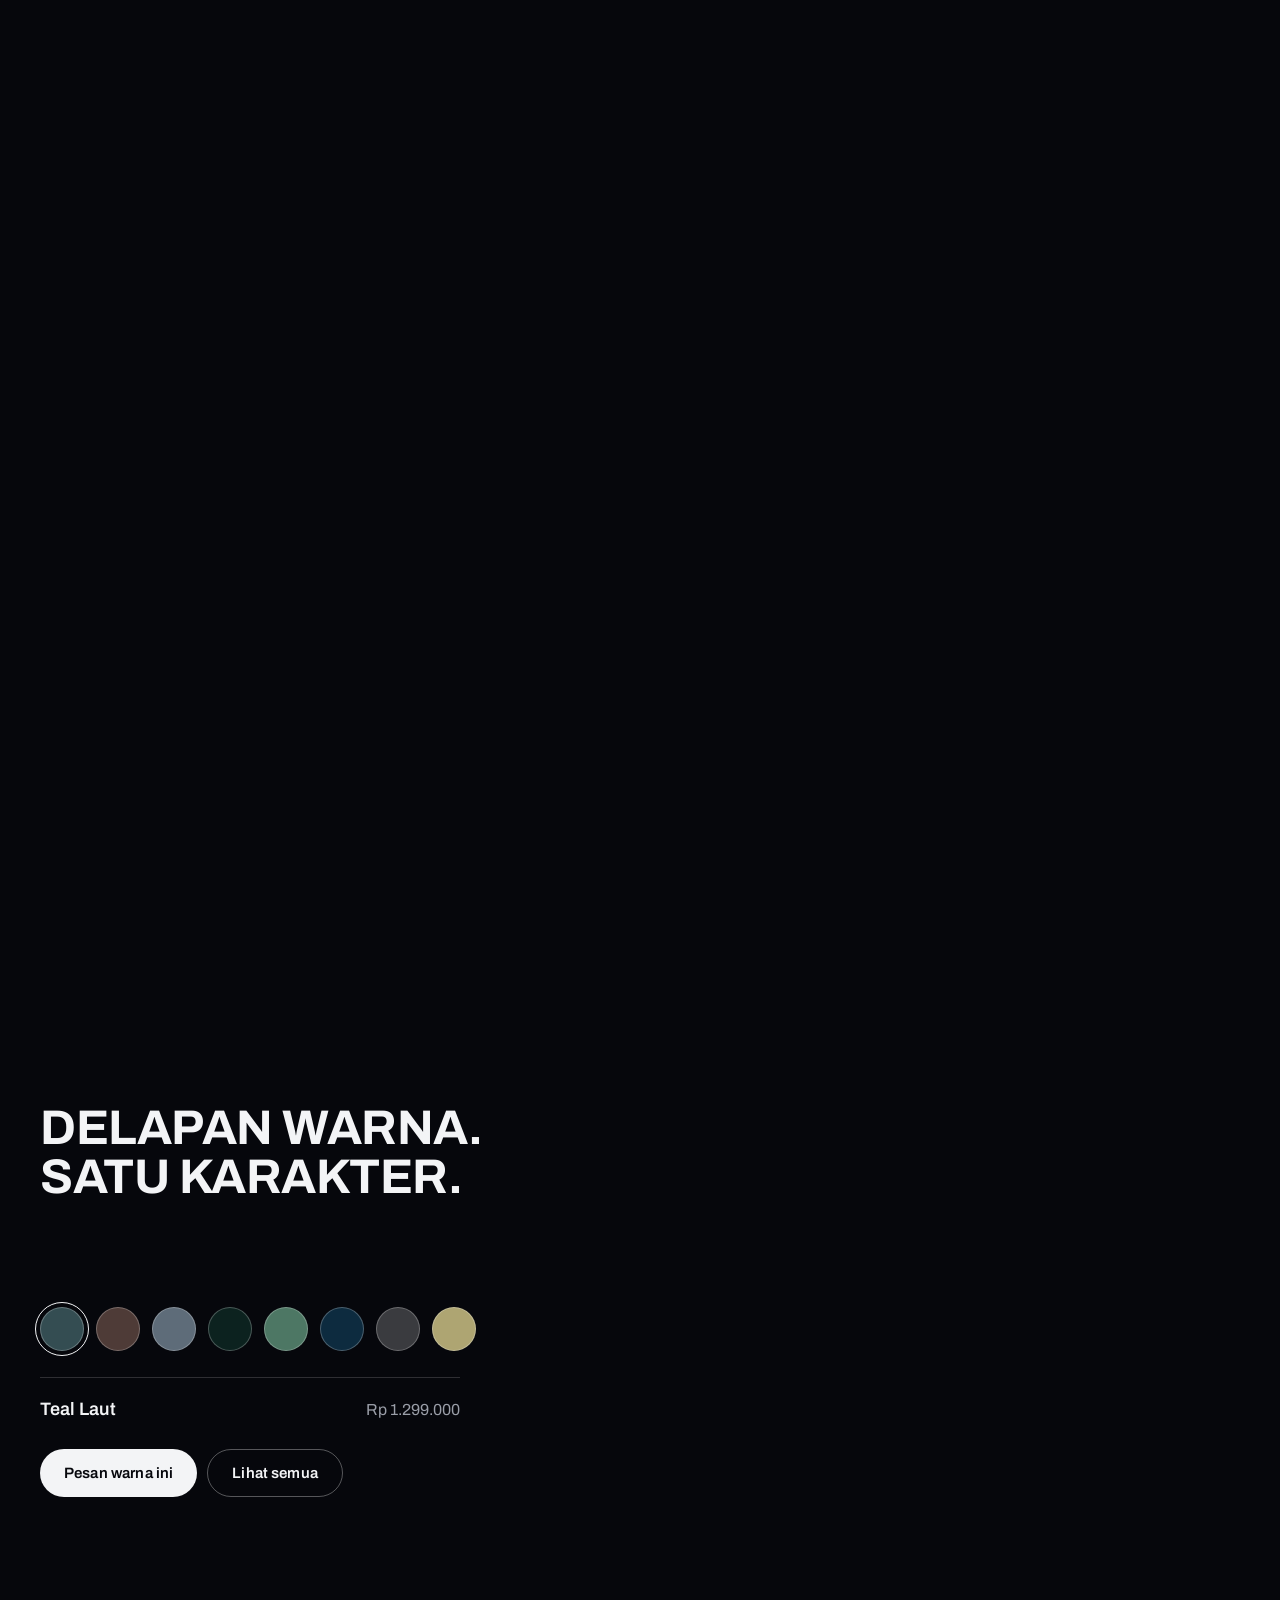
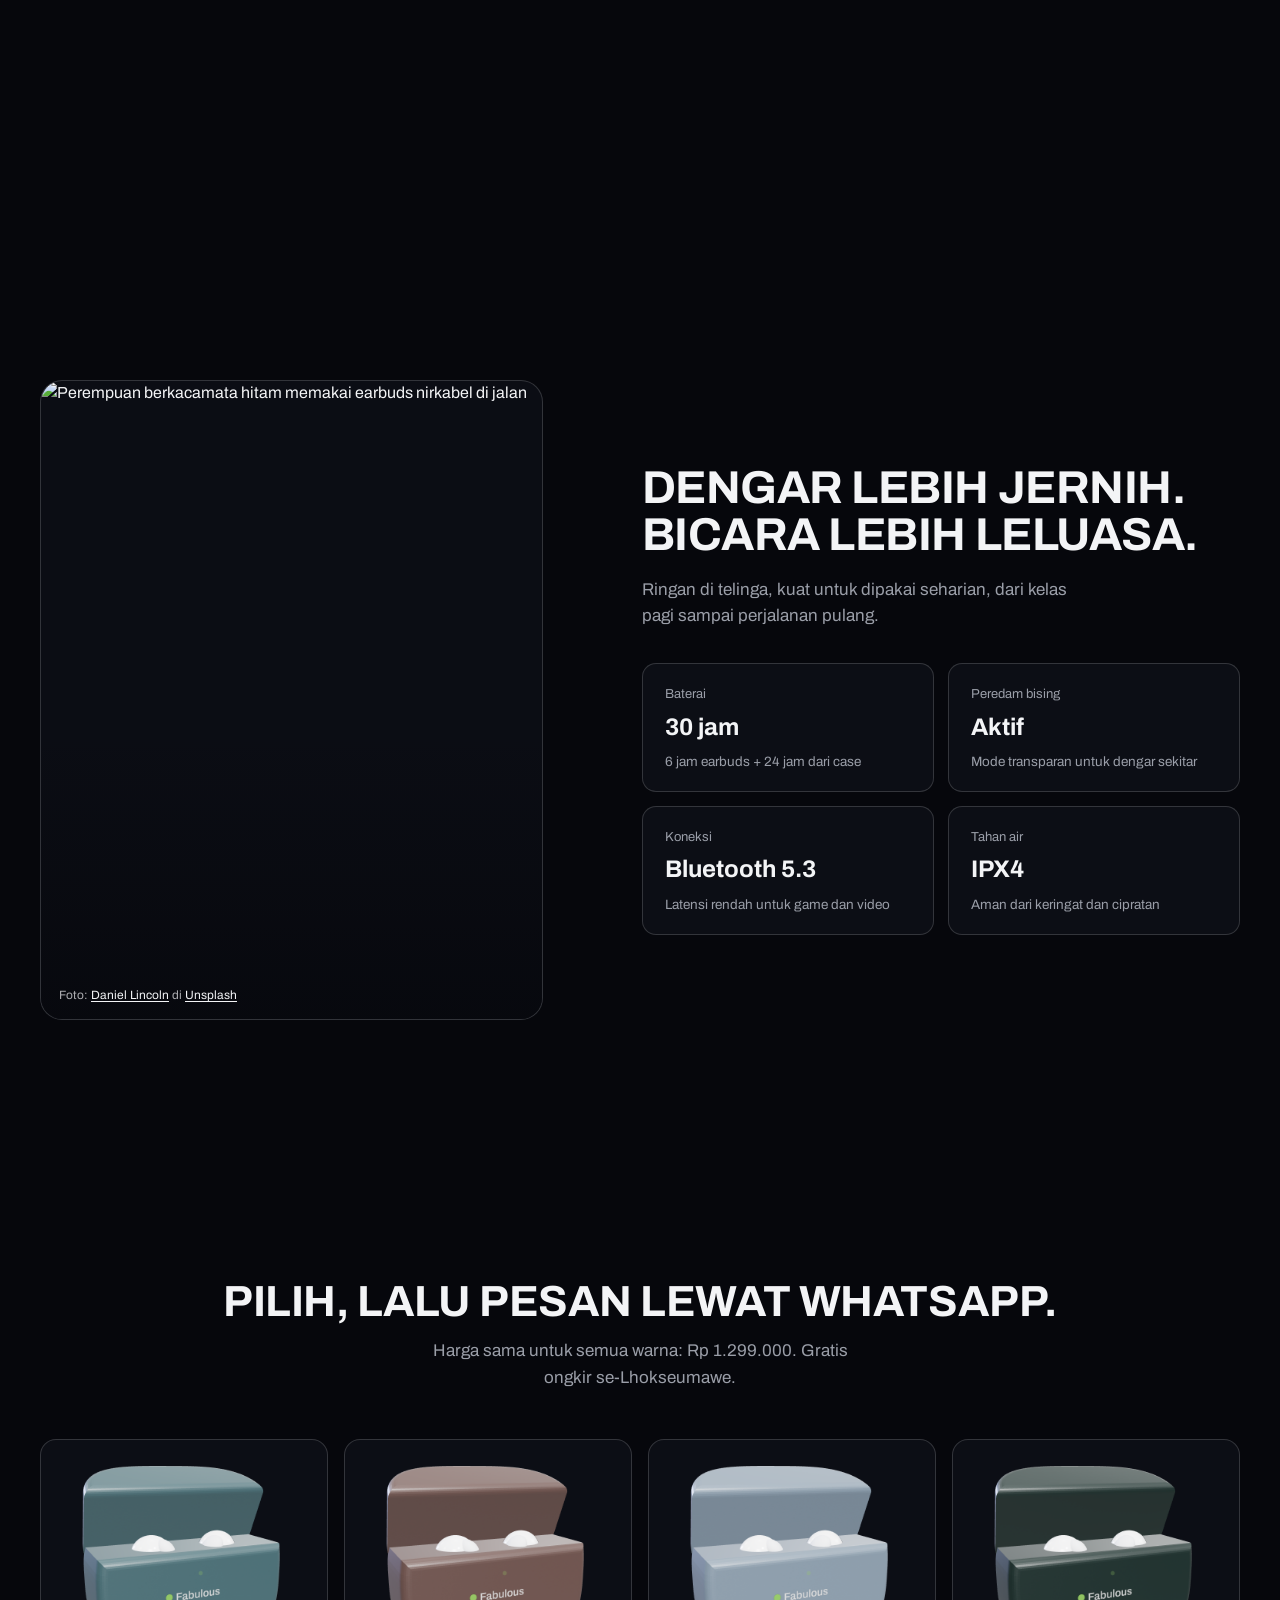
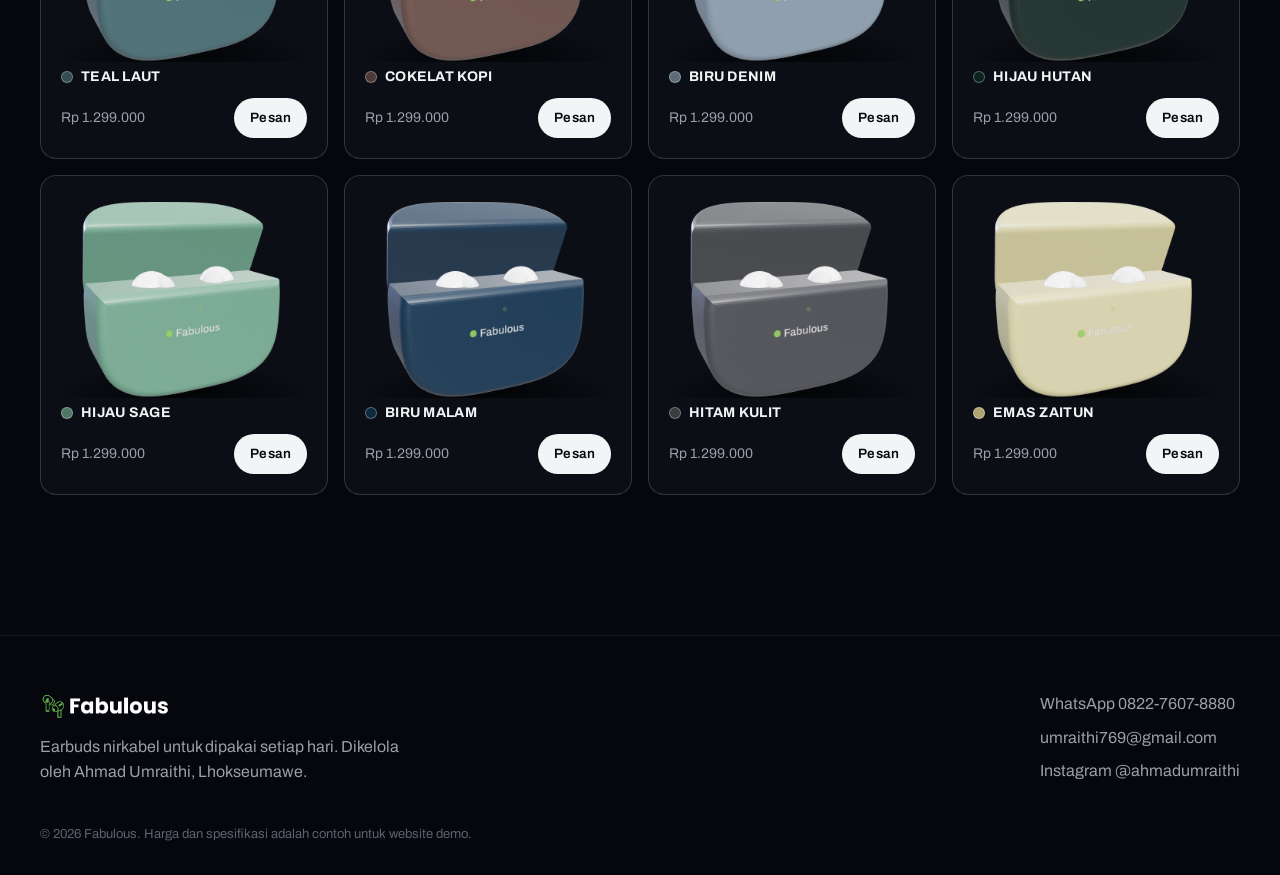
==== commit 3bd19963: "Katalog pakai render HD dari model 3D, foto spesifikasi HD dari Unsplash" ====
--- a/index.html
+++ b/index.html
@@ -7,6 +7,7 @@
   <meta name="description" content="Fabulous Pods: earbuds nirkabel dengan peredam bising aktif, baterai sampai 30 jam, tersedia dalam 8 warna case. Pesan lewat WhatsApp.">
   <meta name="theme-color" content="#06070c">
   <link rel="icon" href="img/favicon.png" type="image/png">
+  <link rel="preconnect" href="https://images.unsplash.com">
   <link rel="preconnect" href="https://fonts.googleapis.com">
   <link rel="preconnect" href="https://fonts.gstatic.com" crossorigin>
   <link href="https://fonts.googleapis.com/css2?family=Archivo:wght@400;500;600;700;800&display=swap" rel="stylesheet">
@@ -115,7 +116,8 @@
     <section class="specs" id="spesifikasi" data-scene="specs" aria-labelledby="specs-title">
       <div class="wrap specs-in">
         <figure class="specs-photo reveal">
-          <img src="img/model.png" alt="Perempuan tersenyum memakai earbuds sambil memegang ponsel" width="500" height="430" loading="lazy">
+          <img src="https://images.unsplash.com/photo-1770177359859-438458e807d7?ixlib=rb-4.1.0&amp;auto=format&amp;fit=crop&amp;w=1100&amp;h=1400&amp;q=80" srcset="https://images.unsplash.com/photo-1770177359859-438458e807d7?ixlib=rb-4.1.0&amp;auto=format&amp;fit=crop&amp;w=700&amp;h=890&amp;q=80 700w, https://images.unsplash.com/photo-1770177359859-438458e807d7?ixlib=rb-4.1.0&amp;auto=format&amp;fit=crop&amp;w=1100&amp;h=1400&amp;q=80 1100w" sizes="(max-width: 960px) 92vw, 46vw" alt="Perempuan berkacamata hitam memakai earbuds nirkabel di jalan" width="1100" height="1400" loading="lazy">
+          <figcaption>Foto: <a href="https://unsplash.com/@danny_lincoln?utm_source=fabulous&amp;utm_medium=referral" target="_blank" rel="noopener">Daniel Lincoln</a> di <a href="https://unsplash.com/?utm_source=fabulous&amp;utm_medium=referral" target="_blank" rel="noopener">Unsplash</a></figcaption>
         </figure>
         <div class="specs-copy">
           <h2 id="specs-title" class="reveal">Dengar lebih jernih.<br>Bicara lebih leluasa.</h2>
--- a/css/style.css
+++ b/css/style.css
@@ -122,9 +122,11 @@
 /* 4. spesifikasi */
 .specs { padding: 140px 0; }
 .specs-in { display: grid; grid-template-columns: minmax(0, .95fr) minmax(0, 1.05fr); gap: 60px; align-items: center; }
-.specs-photo { position: relative; }
-.specs-photo::before { content: ''; position: absolute; inset: 12% 8% 0; border-radius: 50%; background: radial-gradient(closest-side, rgba(123, 212, 79, .16), transparent); filter: blur(10px); }
-.specs-photo img { position: relative; width: 100%; }
+.specs-photo { position: relative; border-radius: 22px; overflow: hidden; aspect-ratio: 11 / 14; max-height: 640px; background: var(--bg-2); border: 1px solid var(--line); }
+.specs-photo img { width: 100%; height: 100%; object-fit: cover; }
+.specs-photo::after { content: ''; position: absolute; inset: 0; background: linear-gradient(180deg, transparent 55%, rgba(6, 7, 12, .75)); pointer-events: none; }
+.specs-photo figcaption { position: absolute; z-index: 1; left: 18px; bottom: 14px; font-size: 12px; color: rgba(243, 244, 246, .7); }
+.specs-photo figcaption a { color: var(--text); text-decoration: underline; text-underline-offset: 2px; }
 .specs h2 { font-size: clamp(2rem, 3.6vw, 3rem); }
 .specs .lead { margin-top: 18px; }
 .spec-grid { display: grid; grid-template-columns: 1fr 1fr; gap: 14px; margin-top: 34px; }
@@ -141,7 +143,8 @@
 .shop-grid { display: grid; grid-template-columns: repeat(4, minmax(0, 1fr)); gap: 16px; margin-top: 48px; }
 .item { display: grid; gap: 14px; padding: 22px 20px 20px; border-radius: 16px; border: 1px solid var(--line); background: var(--card); transition: border-color .3s, transform .3s var(--ease); }
 .item:hover { border-color: var(--line-2); transform: translateY(-3px); }
-.item img { width: 82%; margin: 4px auto 6px; filter: drop-shadow(0 18px 18px rgba(0, 0, 0, .55)); transition: transform .5s var(--ease); }
+.item img { width: 82%; aspect-ratio: 224 / 195; object-fit: contain; margin: 4px auto 6px; filter: drop-shadow(0 18px 18px rgba(0, 0, 0, .55)); transition: transform .5s var(--ease); }
+.item img.render { width: 100%; aspect-ratio: 640 / 520; margin: 0 auto -6px; filter: none; }
 .item:hover img { transform: translateY(-4px) rotate(-2deg); }
 .item h3 { font-size: 14px; letter-spacing: .02em; display: flex; align-items: center; gap: 8px; }
 .item h3 i { width: 12px; height: 12px; border-radius: 50%; background: var(--c); border: 1px solid rgba(255, 255, 255, .3); }
@@ -183,6 +186,7 @@
   .colors-object { order: -1; min-height: 52vw; }
   .specs { padding: 90px 0; }
   .specs-in { grid-template-columns: 1fr; gap: 30px; }
+  .specs-photo { aspect-ratio: 4 / 5; }
   .shop-grid { grid-template-columns: repeat(2, minmax(0, 1fr)); }
 }
 @media (max-width: 560px) {
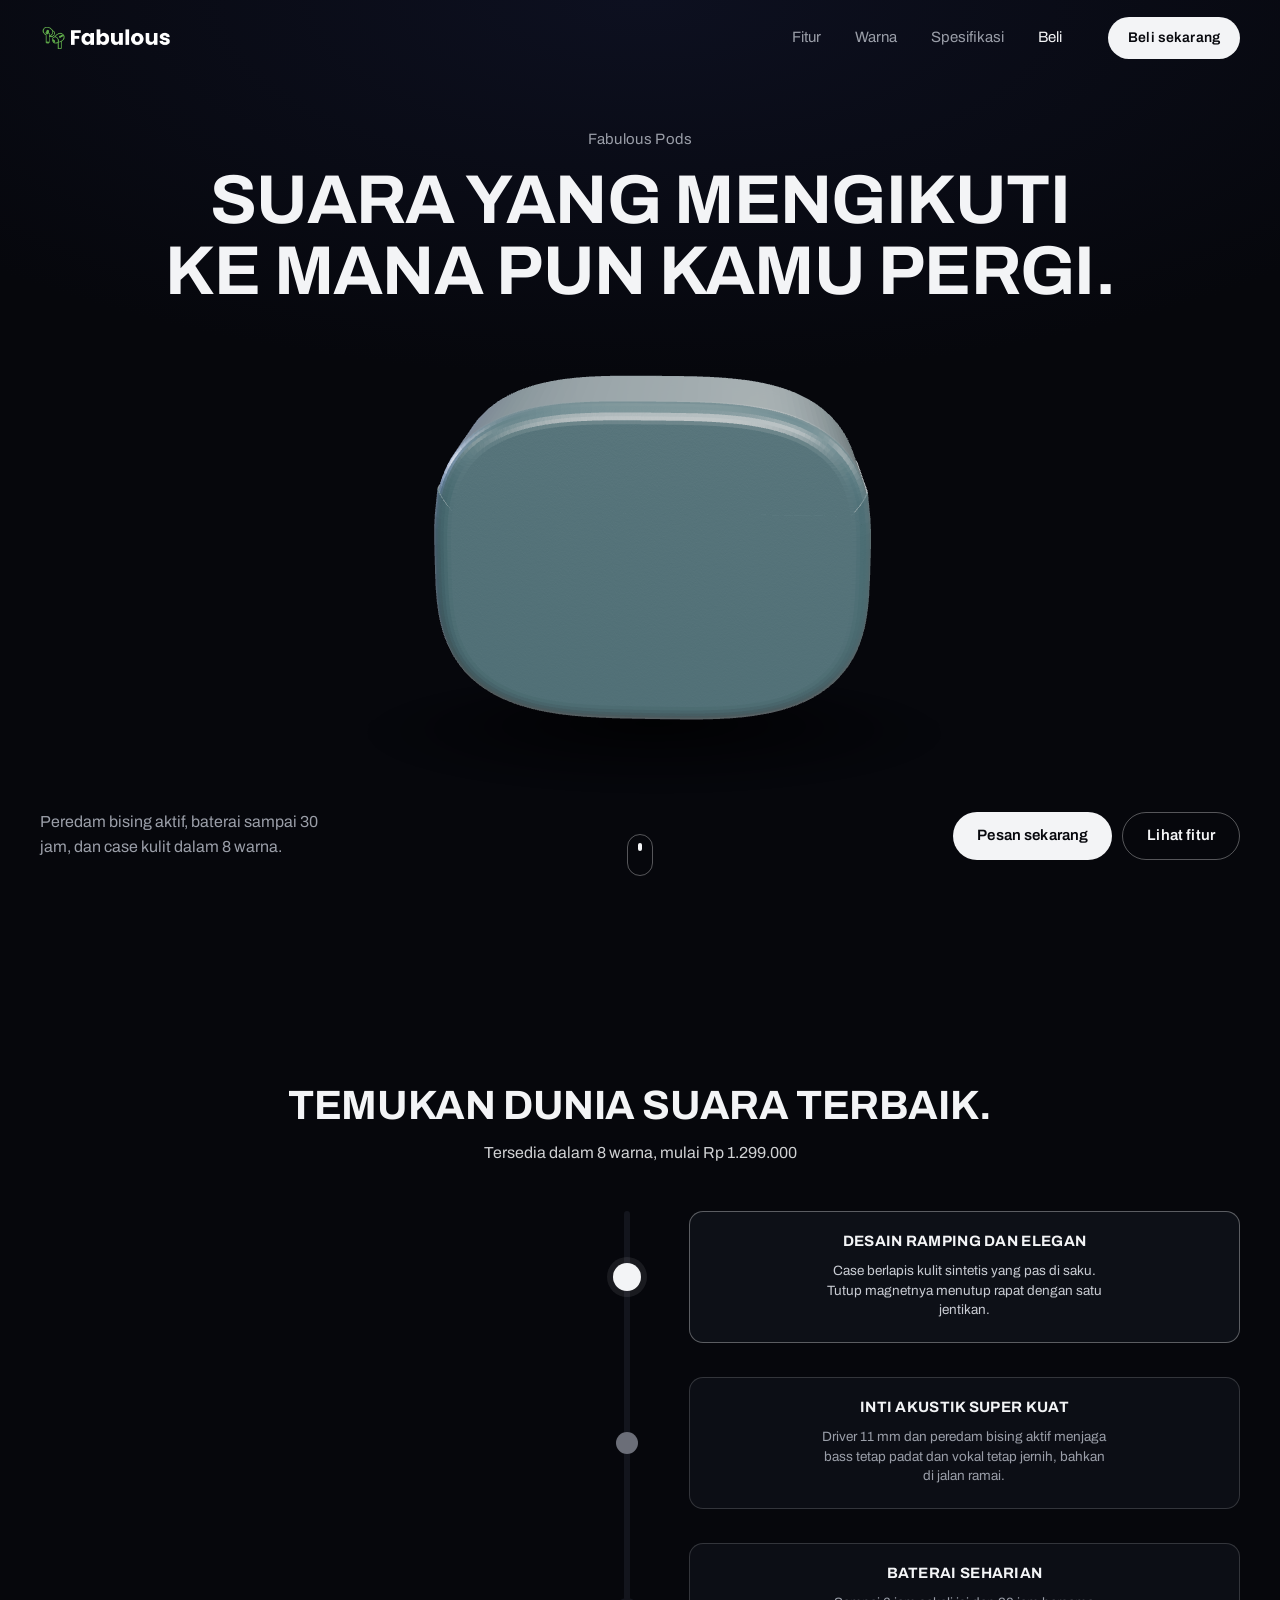
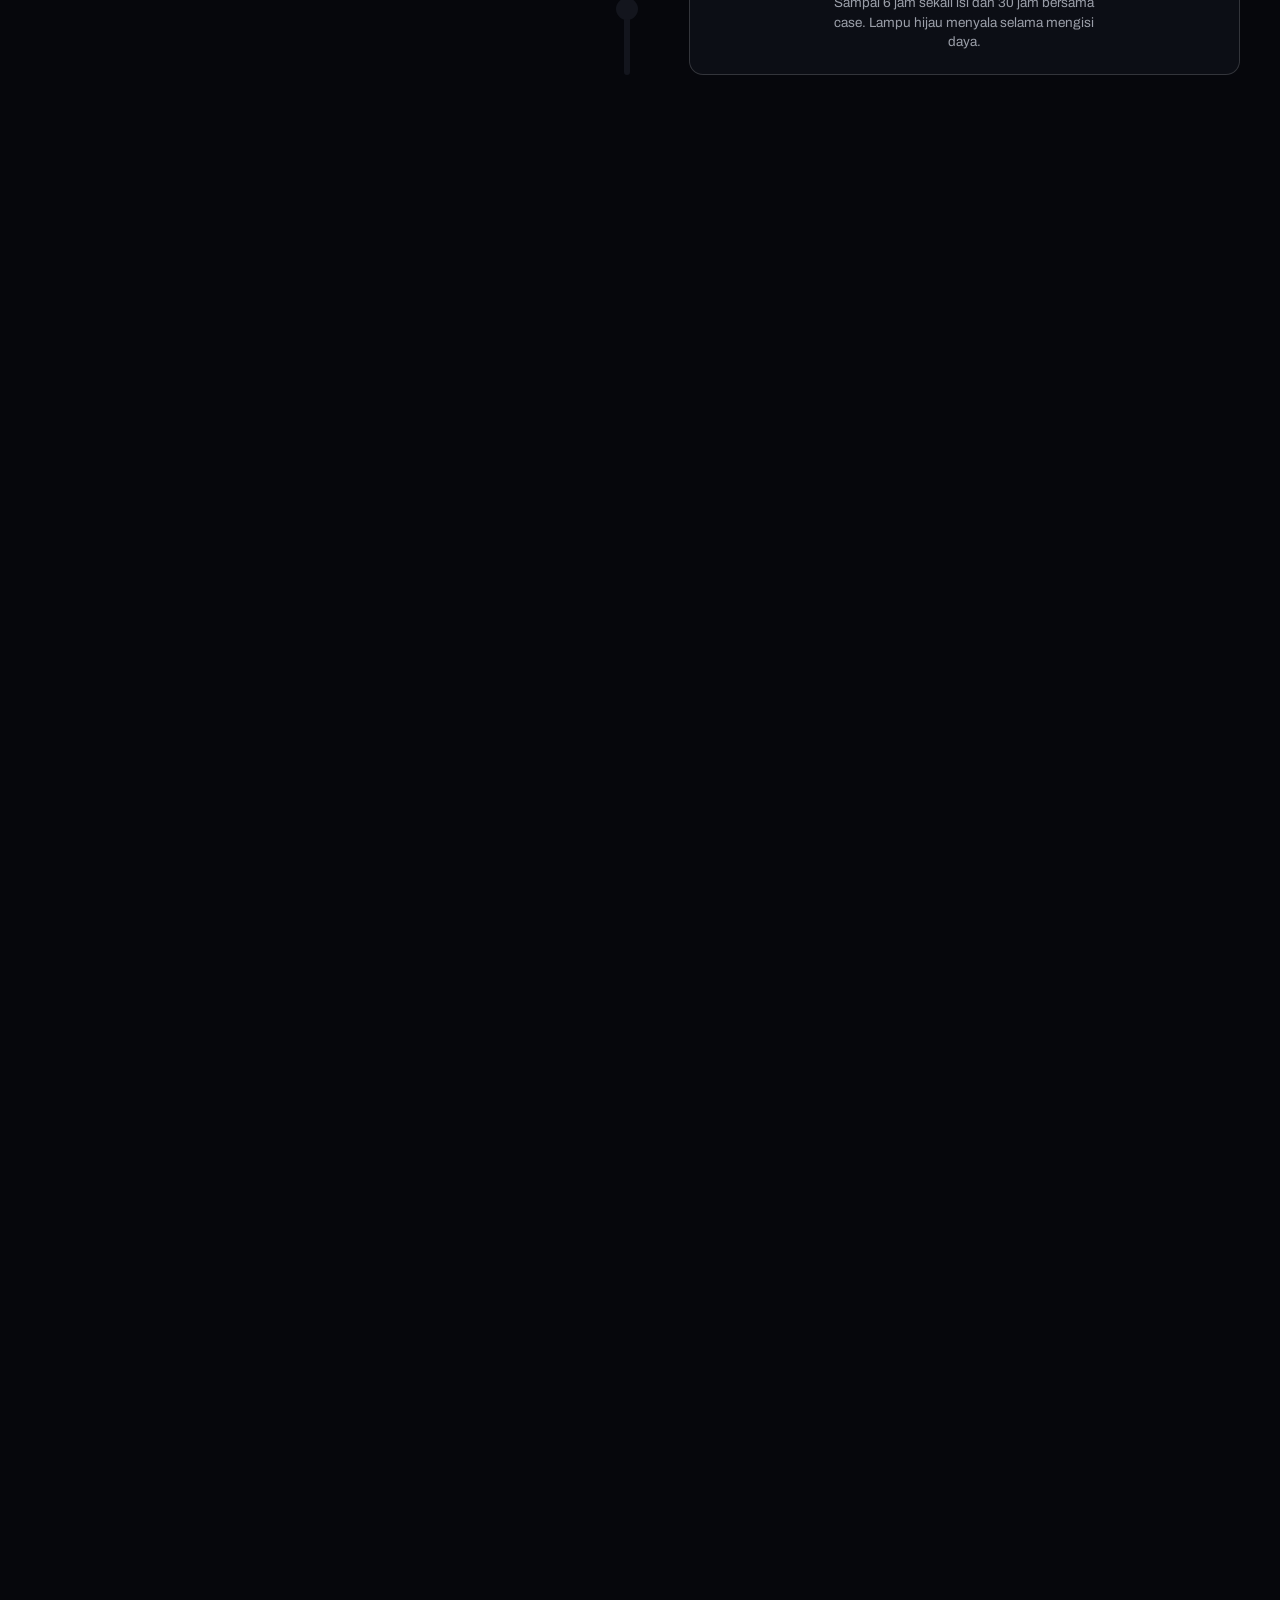
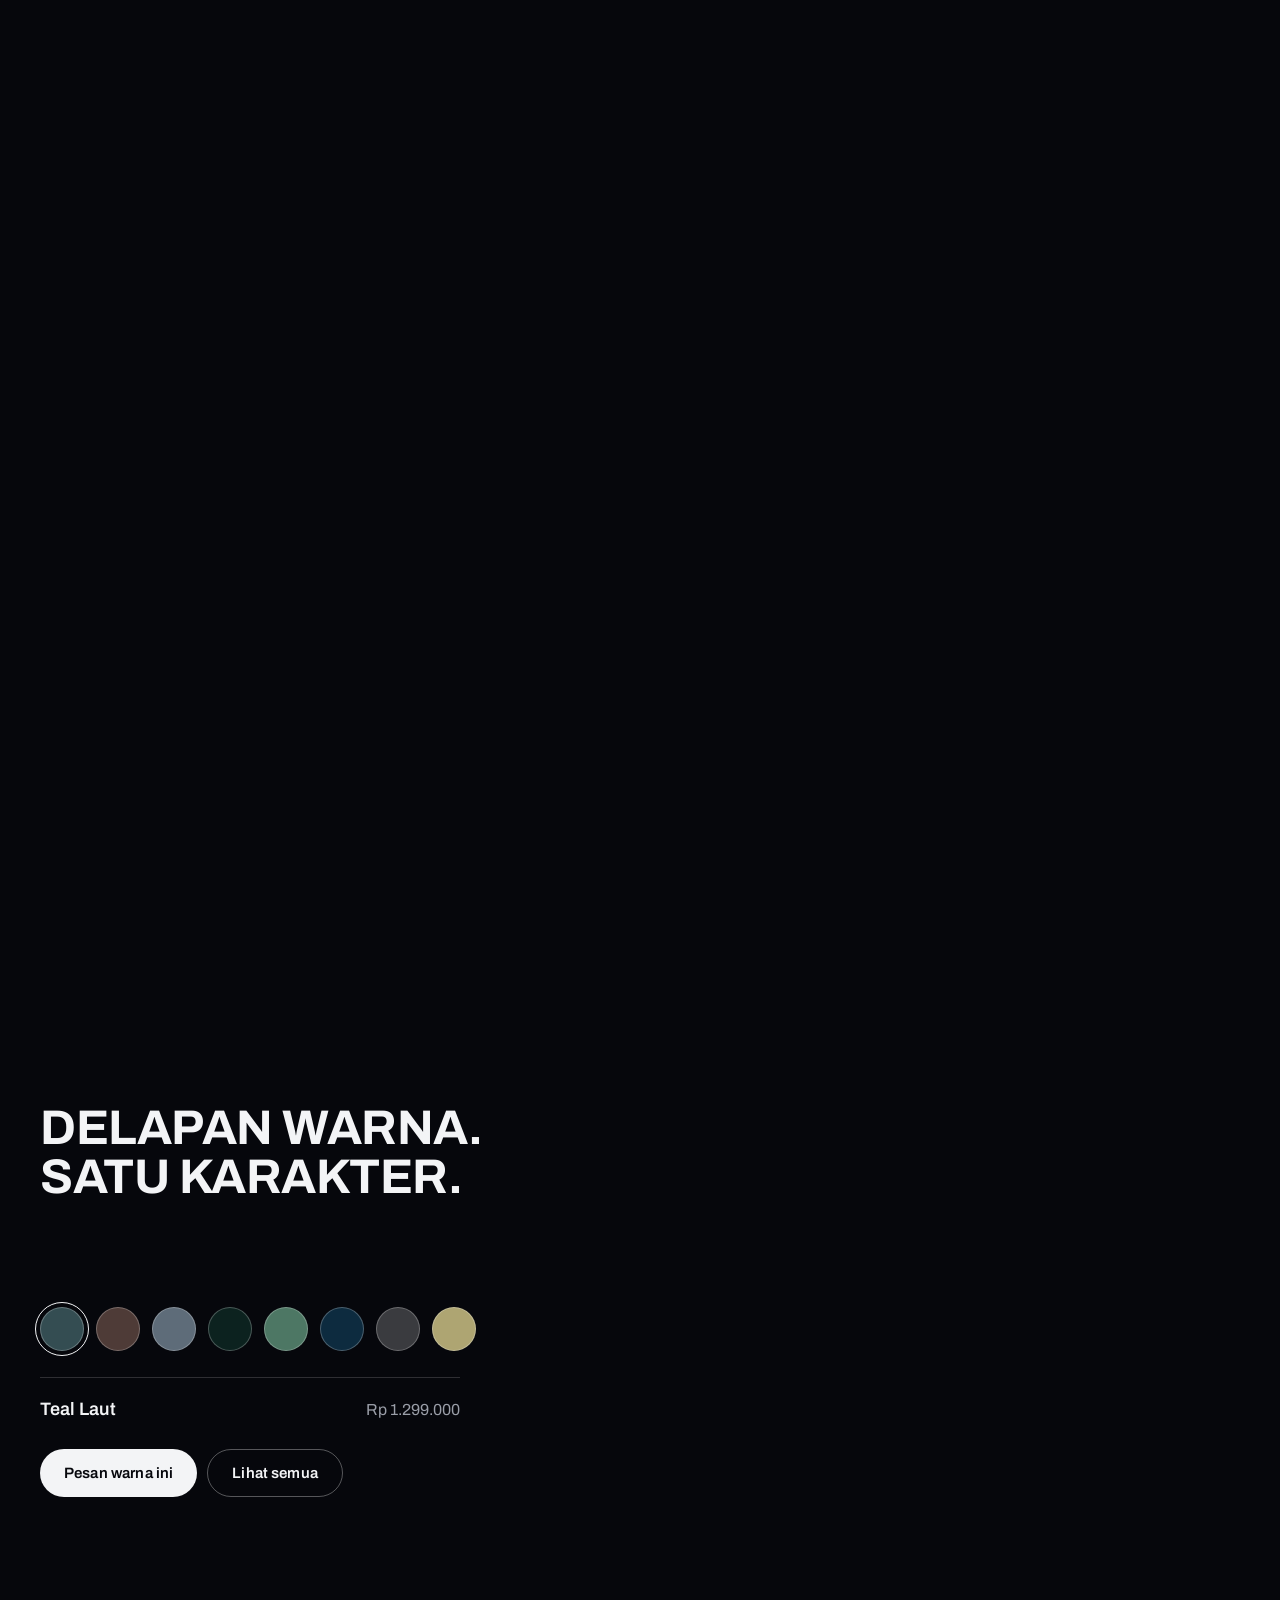
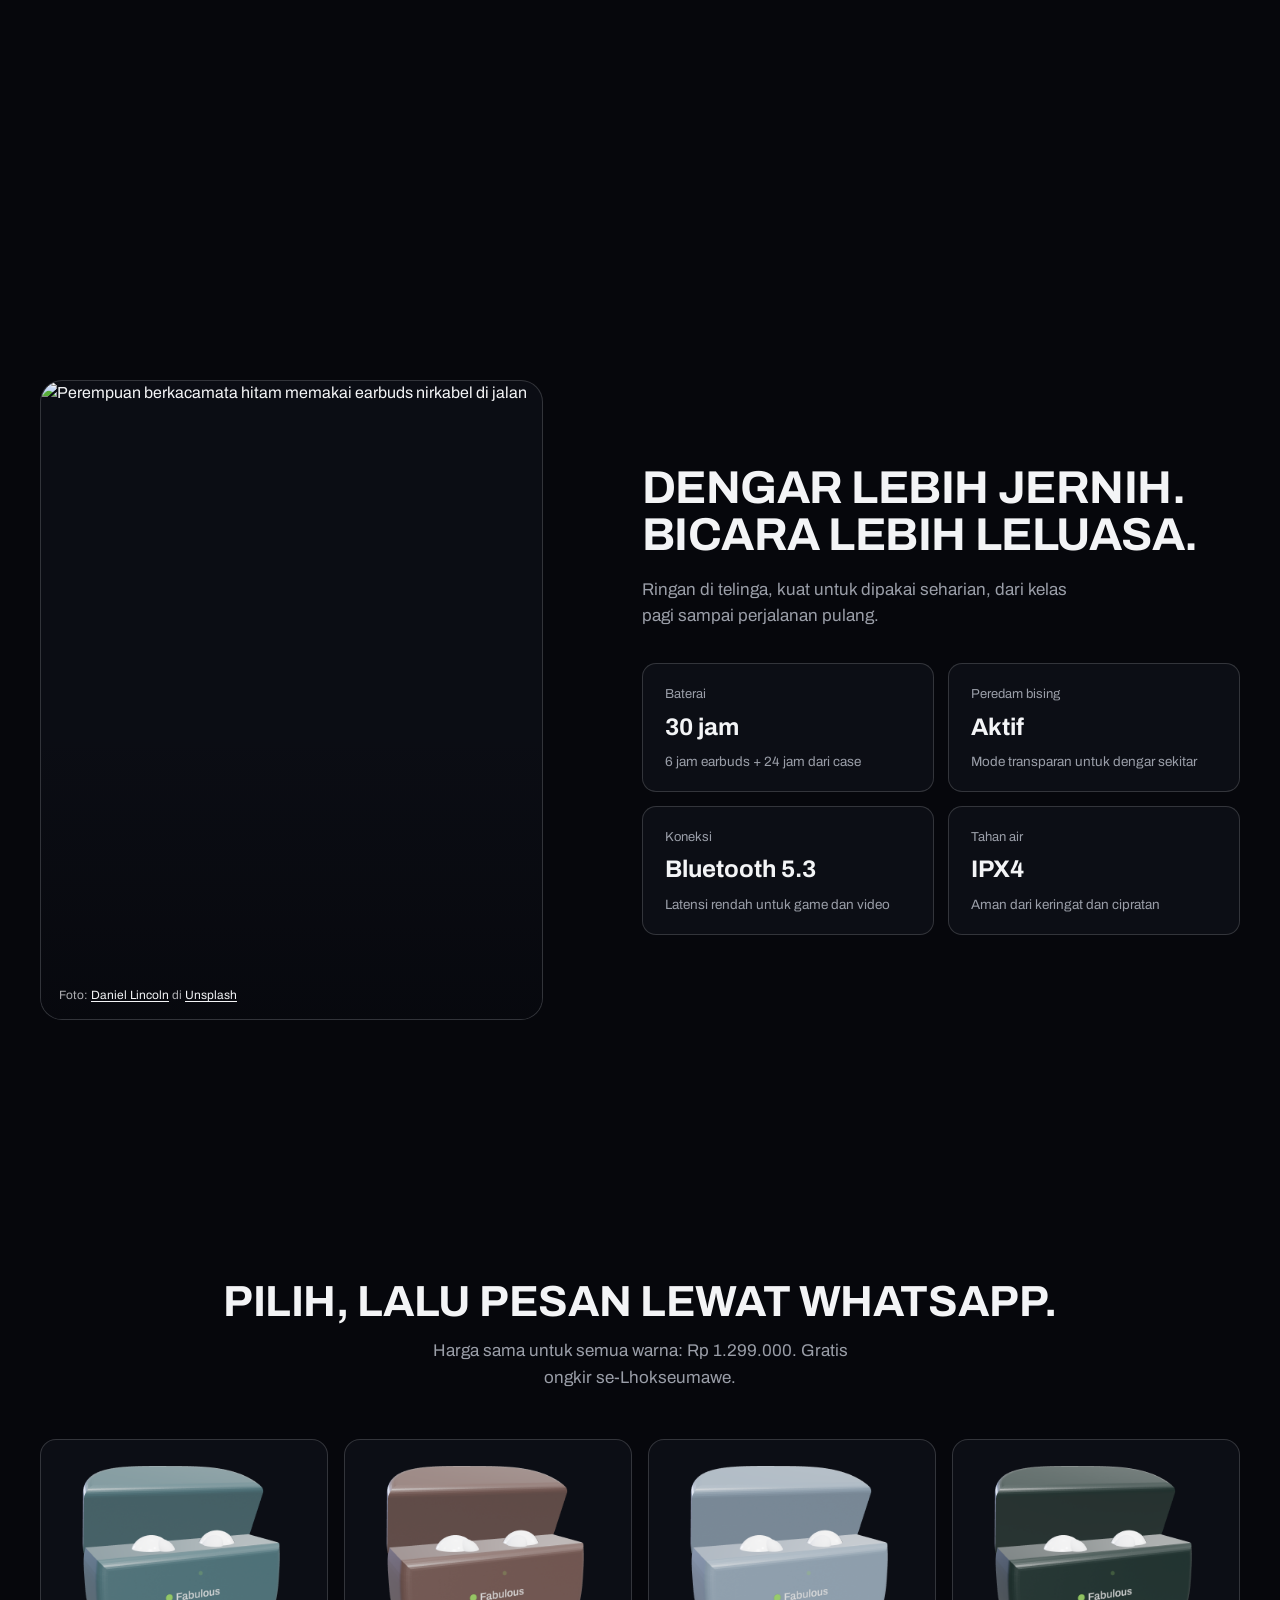
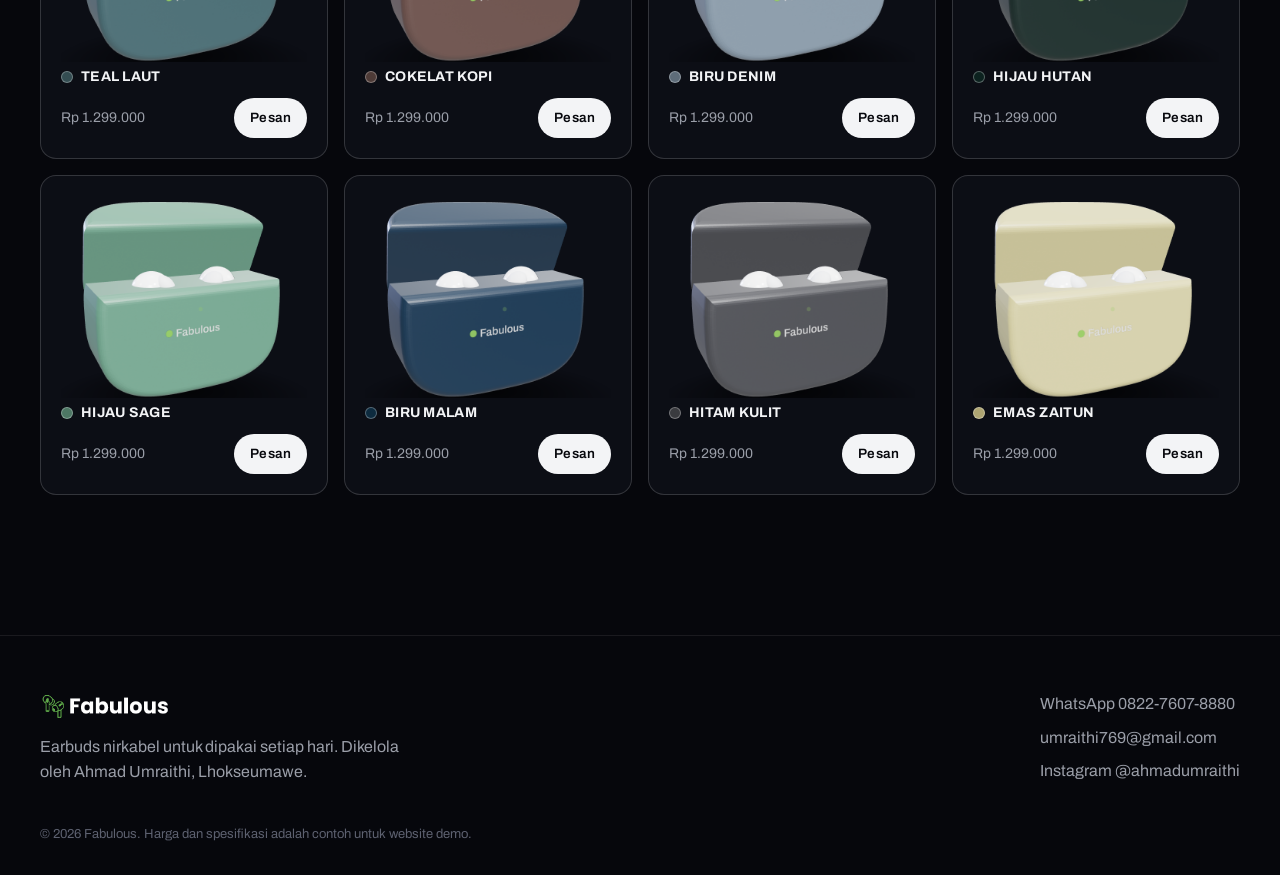
==== commit b074bf00: "Backend CodeIgniter 4: API produk & pesanan, stok, panel admin; frontend memakai database kalau back" ====
--- a/index.html
+++ b/index.html
@@ -1,162 +1,14 @@
 <!DOCTYPE html>
 <html lang="id">
 <head>
-  <meta charset="UTF-8">
-  <meta name="viewport" content="width=device-width, initial-scale=1">
-  <title>Fabulous Pods · Earbuds nirkabel dengan peredam bising</title>
-  <meta name="description" content="Fabulous Pods: earbuds nirkabel dengan peredam bising aktif, baterai sampai 30 jam, tersedia dalam 8 warna case. Pesan lewat WhatsApp.">
-  <meta name="theme-color" content="#06070c">
-  <link rel="icon" href="img/favicon.png" type="image/png">
-  <link rel="preconnect" href="https://images.unsplash.com">
-  <link rel="preconnect" href="https://fonts.googleapis.com">
-  <link rel="preconnect" href="https://fonts.gstatic.com" crossorigin>
-  <link href="https://fonts.googleapis.com/css2?family=Archivo:wght@400;500;600;700;800&display=swap" rel="stylesheet">
-  <link rel="stylesheet" href="css/style.css">
-  <script type="importmap">{ "imports": { "three": "./vendor/three.module.js" } }</script>
-  <script type="module" src="js/app.js"></script>
+    <meta charset="UTF-8">
+    <meta name="viewport" content="width=device-width, initial-scale=1.0">
+    <title>Fabulous Pods</title>
+    <meta http-equiv="refresh" content="0; url=frontend/">
+    <link rel="canonical" href="frontend/">
+    <script>location.replace('frontend/' + location.hash);</script>
 </head>
-<body>
-  <a class="skip" href="#fitur">Langsung ke fitur</a>
-  <canvas class="stage" id="stage" aria-hidden="true"></canvas>
-
-  <header class="header" id="header">
-    <div class="wrap header-in">
-      <a href="#top" class="logo" aria-label="Fabulous, ke atas halaman"><img src="img/logo.png" alt="Fabulous" width="150" height="33"></a>
-      <nav class="nav" id="nav" aria-label="Menu utama">
-        <a href="#fitur">Fitur</a>
-        <a href="#warna">Warna</a>
-        <a href="#spesifikasi">Spesifikasi</a>
-        <a href="#beli">Beli</a>
-      </nav>
-      <a class="btn btn-light header-cta" href="#beli">Beli sekarang</a>
-      <button type="button" class="menu-btn" id="nav-toggle" aria-expanded="false" aria-controls="nav" aria-label="Buka menu"><span></span><span></span></button>
-    </div>
-  </header>
-
-  <main>
-    <!-- 1. hero: objek 3D di tengah -->
-    <section class="hero" id="top" data-scene="hero" aria-labelledby="hero-title">
-      <div class="wrap hero-in">
-        <p class="kicker reveal">Fabulous Pods</p>
-        <h1 id="hero-title" class="hero-title reveal">Suara yang mengikuti<br>ke mana pun kamu pergi.</h1>
-        <div class="hero-spot" id="hero-spot">
-          <img class="fallback hero-fallback" src="img/case-2.png" alt="Case Fabulous Pods warna teal dengan dua earbuds di dalamnya" width="224" height="195">
-        </div>
-        <div class="hero-foot reveal">
-          <p>Peredam bising aktif, baterai sampai 30 jam, dan case kulit dalam 8 warna.</p>
-          <div class="hero-cta">
-            <a class="btn btn-light" href="#beli">Pesan sekarang</a>
-            <a class="btn btn-ghost" href="#fitur">Lihat fitur</a>
-          </div>
-        </div>
-      </div>
-      <a class="scroll-cue" href="#fitur" aria-label="Gulir ke fitur"><span></span></a>
-    </section>
-
-    <!-- 2. fitur: objek di kiri, garis progres di tengah, kartu di kanan (seperti referensi) -->
-    <section class="story" id="fitur" data-scene="story" aria-labelledby="story-title">
-      <div class="story-sticky">
-        <div class="wrap story-in">
-          <header class="story-head">
-            <h2 id="story-title">Temukan dunia suara terbaik.</h2>
-            <p>Tersedia dalam 8 warna, mulai <span data-price></span></p>
-          </header>
-          <div class="story-grid">
-            <div class="story-object" id="story-spot">
-              <img class="fallback" id="story-fallback" src="img/case-2.png" alt="" width="224" height="195">
-            </div>
-            <div class="track" id="track" aria-hidden="true">
-              <span class="track-fill" id="track-fill"></span>
-              <span class="node" data-node="0"></span>
-              <span class="node" data-node="1"></span>
-              <span class="node" data-node="2"></span>
-            </div>
-            <ol class="cards" id="cards">
-              <li class="card" data-step="0">
-                <h3>Desain ramping dan elegan</h3>
-                <p>Case berlapis kulit sintetis yang pas di saku. Tutup magnetnya menutup rapat dengan satu jentikan.</p>
-              </li>
-              <li class="card" data-step="1">
-                <h3>Inti akustik super kuat</h3>
-                <p>Driver 11 mm dan peredam bising aktif menjaga bass tetap padat dan vokal tetap jernih, bahkan di jalan ramai.</p>
-              </li>
-              <li class="card" data-step="2">
-                <h3>Baterai seharian</h3>
-                <p>Sampai 6 jam sekali isi dan 30 jam bersama case. Lampu hijau menyala selama mengisi daya.</p>
-              </li>
-            </ol>
-          </div>
-        </div>
-      </div>
-    </section>
-
-    <!-- 3. warna: objek pindah ke kanan dan berganti warna -->
-    <section class="colors" id="warna" data-scene="colors" aria-labelledby="colors-title">
-      <div class="wrap colors-in">
-        <div class="colors-copy">
-          <h2 id="colors-title" class="reveal">Delapan warna.<br>Satu karakter.</h2>
-          <p class="lead reveal">Pilih warna case-nya. Earbuds-nya tetap putih bersih di semua pilihan.</p>
-          <div class="swatches reveal" id="swatches" role="radiogroup" aria-label="Warna case"></div>
-          <div class="pick reveal">
-            <p class="pick-name" id="pick-name" aria-live="polite"></p>
-            <p class="pick-price"><span data-price></span></p>
-          </div>
-          <div class="pick-cta reveal">
-            <a class="btn btn-light" id="order-color" href="#" target="_blank" rel="noopener">Pesan warna ini</a>
-            <a class="btn btn-ghost" href="#beli">Lihat semua</a>
-          </div>
-        </div>
-        <div class="colors-object" id="colors-spot">
-          <img class="fallback" id="color-fallback" src="img/case-2.png" alt="" width="224" height="195">
-        </div>
-      </div>
-    </section>
-
-    <!-- 4. spesifikasi -->
-    <section class="specs" id="spesifikasi" data-scene="specs" aria-labelledby="specs-title">
-      <div class="wrap specs-in">
-        <figure class="specs-photo reveal">
-          <img src="https://images.unsplash.com/photo-1770177359859-438458e807d7?ixlib=rb-4.1.0&amp;auto=format&amp;fit=crop&amp;w=1100&amp;h=1400&amp;q=80" srcset="https://images.unsplash.com/photo-1770177359859-438458e807d7?ixlib=rb-4.1.0&amp;auto=format&amp;fit=crop&amp;w=700&amp;h=890&amp;q=80 700w, https://images.unsplash.com/photo-1770177359859-438458e807d7?ixlib=rb-4.1.0&amp;auto=format&amp;fit=crop&amp;w=1100&amp;h=1400&amp;q=80 1100w" sizes="(max-width: 960px) 92vw, 46vw" alt="Perempuan berkacamata hitam memakai earbuds nirkabel di jalan" width="1100" height="1400" loading="lazy">
-          <figcaption>Foto: <a href="https://unsplash.com/@danny_lincoln?utm_source=fabulous&amp;utm_medium=referral" target="_blank" rel="noopener">Daniel Lincoln</a> di <a href="https://unsplash.com/?utm_source=fabulous&amp;utm_medium=referral" target="_blank" rel="noopener">Unsplash</a></figcaption>
-        </figure>
-        <div class="specs-copy">
-          <h2 id="specs-title" class="reveal">Dengar lebih jernih.<br>Bicara lebih leluasa.</h2>
-          <p class="lead reveal">Ringan di telinga, kuat untuk dipakai seharian, dari kelas pagi sampai perjalanan pulang.</p>
-          <dl class="spec-grid reveal">
-            <div><dt>Baterai</dt><dd>30 jam</dd><p>6 jam earbuds + 24 jam dari case</p></div>
-            <div><dt>Peredam bising</dt><dd>Aktif</dd><p>Mode transparan untuk dengar sekitar</p></div>
-            <div><dt>Koneksi</dt><dd>Bluetooth 5.3</dd><p>Latensi rendah untuk game dan video</p></div>
-            <div><dt>Tahan air</dt><dd>IPX4</dd><p>Aman dari keringat dan cipratan</p></div>
-          </dl>
-        </div>
-      </div>
-    </section>
-
-    <!-- 5. beli: semua warna, foto asli tanpa background -->
-    <section class="shop" id="beli" data-scene="shop" aria-labelledby="shop-title">
-      <div class="wrap">
-        <header class="shop-head">
-          <h2 id="shop-title" class="reveal">Pilih, lalu pesan lewat WhatsApp.</h2>
-          <p class="lead reveal">Harga sama untuk semua warna: <span data-price></span>. Gratis ongkir se-Lhokseumawe.</p>
-        </header>
-        <ul class="shop-grid" id="shop-grid"></ul>
-      </div>
-    </section>
-  </main>
-
-  <footer class="footer">
-    <div class="wrap footer-in">
-      <div>
-        <img src="img/logo.png" alt="Fabulous" width="130" height="29">
-        <p>Earbuds nirkabel untuk dipakai setiap hari. Dikelola oleh Ahmad Umraithi, Lhokseumawe.</p>
-      </div>
-      <ul class="footer-contact">
-        <li><a id="f-wa" target="_blank" rel="noopener">WhatsApp 0822-7607-8880</a></li>
-        <li><a href="mailto:umraithi769@gmail.com">umraithi769@gmail.com</a></li>
-        <li><a href="https://www.instagram.com/ahmadumraithi" target="_blank" rel="noopener">Instagram @ahmadumraithi</a></li>
-      </ul>
-    </div>
-    <p class="wrap footer-note">© <span id="year">2026</span> Fabulous. Harga dan spesifikasi adalah contoh untuk website demo.</p>
-  </footer>
+<body style="background:#06070c;color:#f3f4f6;font-family:sans-serif;text-align:center;padding:40px">
+    <p>Membuka website... Jika tidak berpindah otomatis, <a href="frontend/" style="color:#7bd44f">klik di sini</a>.</p>
 </body>
 </html>
